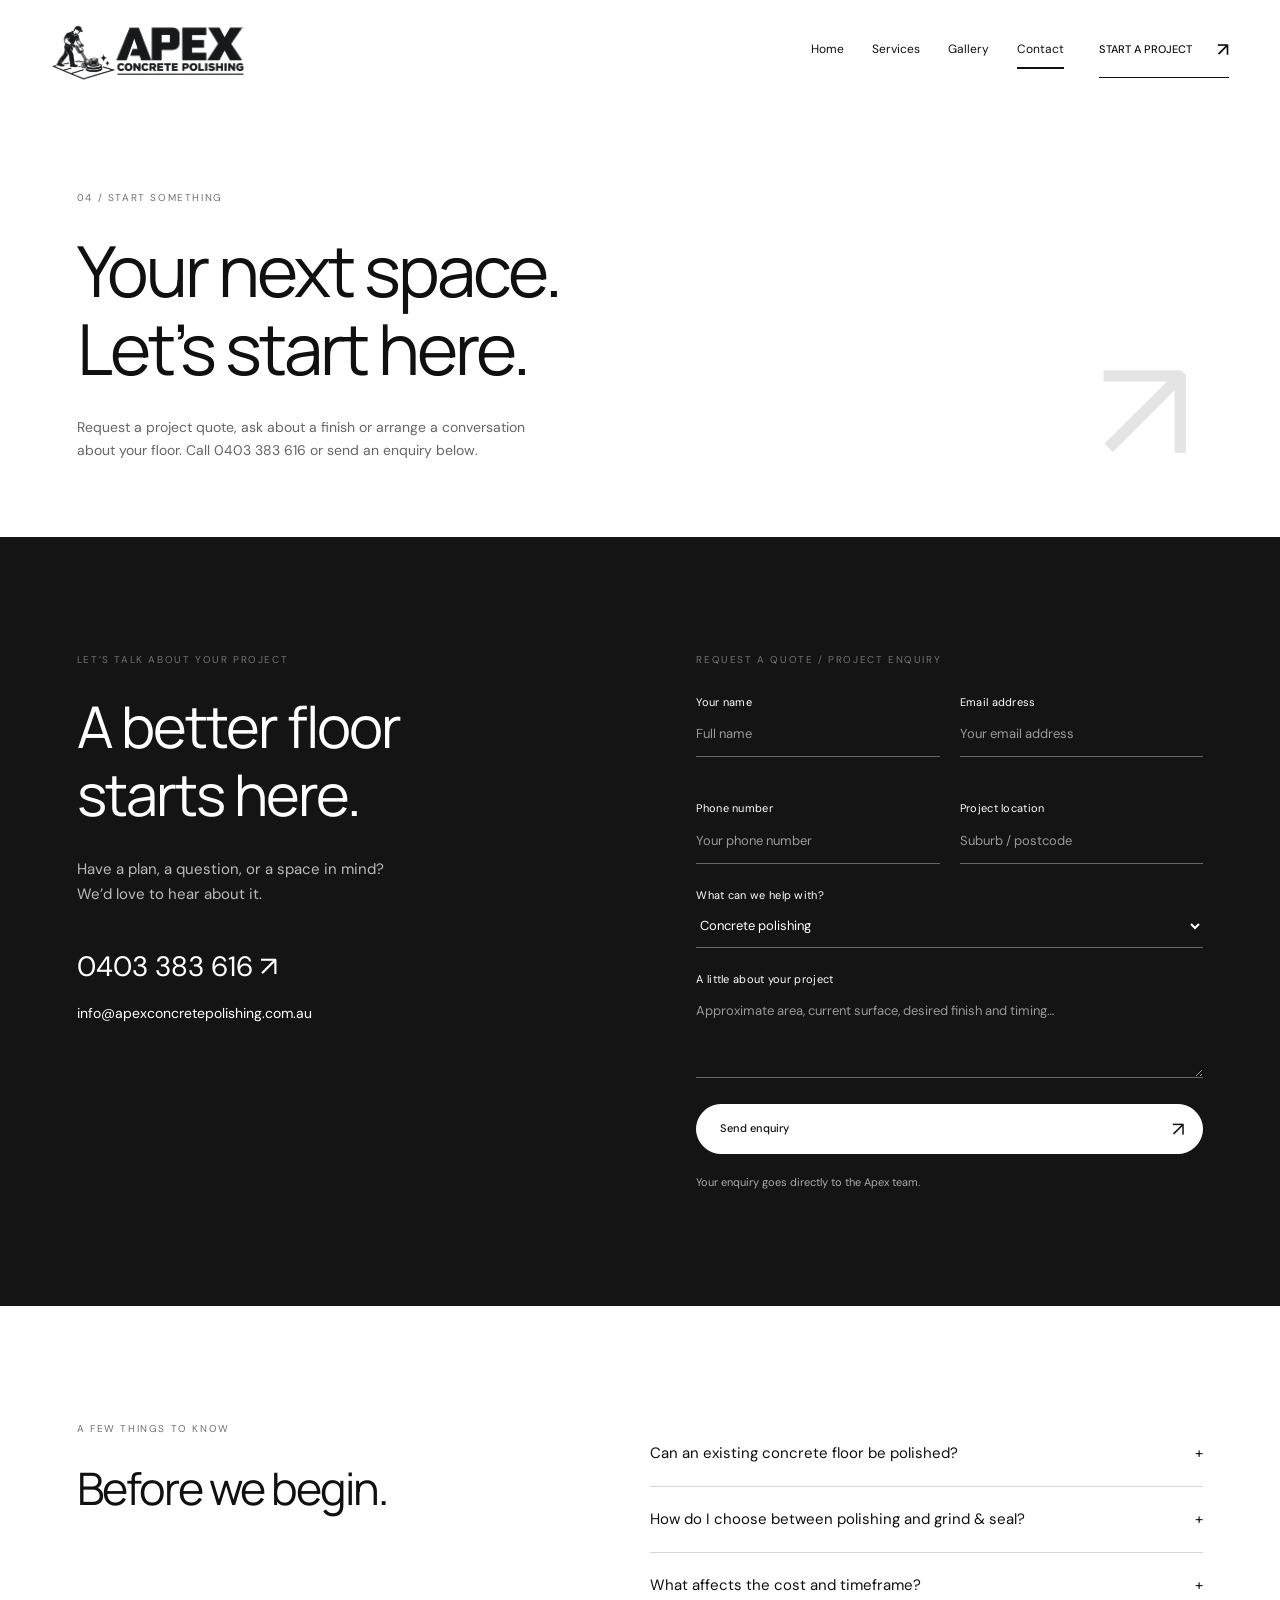
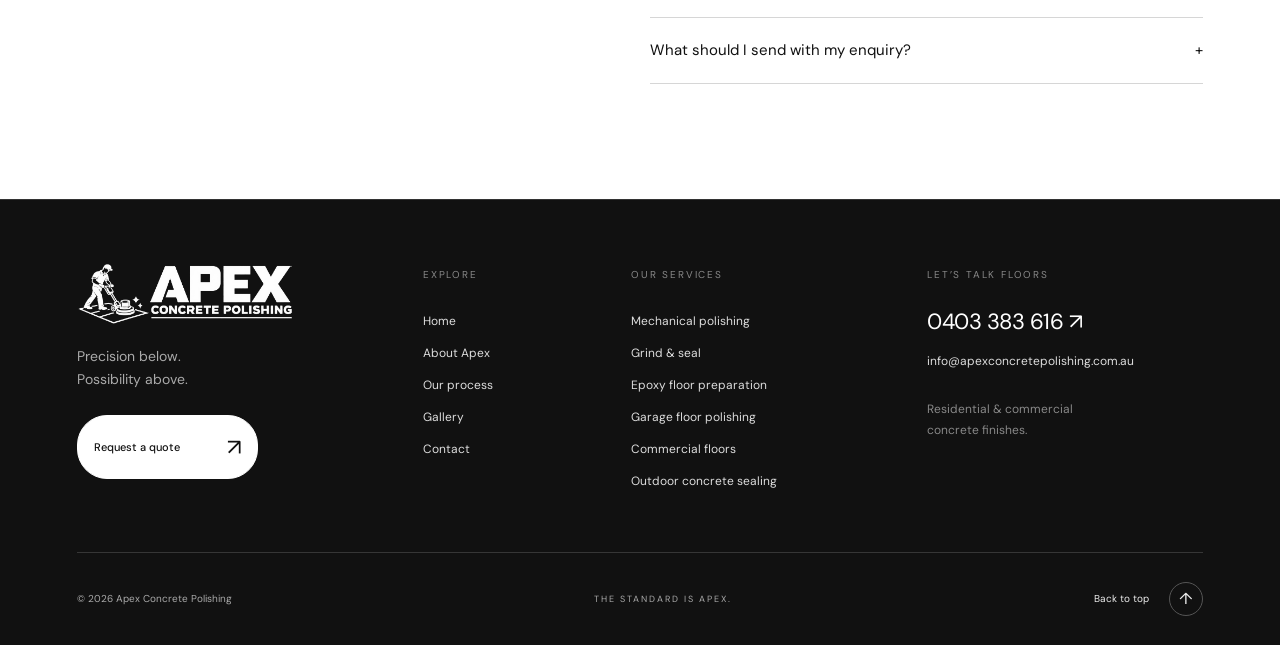
==== contact.html @ c79b677c "Apex Concrete Polishing website: live enquiry form, SEO and favicons - Replace the mailto-only form " ====
<!doctype html><html lang="en-AU"><head><meta charset="utf-8"><meta name="viewport" content="width=device-width,initial-scale=1"><meta name="description" content="Request a quote or ask about a concrete finish. Call Apex Concrete Polishing on 0403 383 616 or send an enquiry online."><meta name="theme-color" content="#111111"><meta name="google-site-verification" content="-4HEp1kciSTsrEX-N4r372-_atQ7oovHeTxD_YpiPW0"><meta name="robots" content="index,follow"><title>Contact & Quotes | Apex Concrete Polishing</title><link rel="canonical" href="https://apexconcretepolishing.com.au/contact.html"><meta property="og:type" content="website"><meta property="og:site_name" content="Apex Concrete Polishing"><meta property="og:locale" content="en_AU"><meta property="og:title" content="Contact & Quotes | Apex Concrete Polishing"><meta property="og:description" content="Request a quote or ask about a concrete finish. Call 0403 383 616 or send an enquiry online."><meta property="og:url" content="https://apexconcretepolishing.com.au/contact.html"><meta property="og:image" content="https://apexconcretepolishing.com.au/assets/og-image.jpg"><meta property="og:image:width" content="1200"><meta property="og:image:height" content="630"><meta name="twitter:card" content="summary_large_image"><meta name="twitter:title" content="Contact & Quotes | Apex Concrete Polishing"><meta name="twitter:description" content="Request a quote or ask about a concrete finish. Call 0403 383 616 or send an enquiry online."><meta name="twitter:image" content="https://apexconcretepolishing.com.au/assets/og-image.jpg"><link rel="icon" href="favicon.ico" sizes="32x32"><link rel="icon" type="image/png" sizes="192x192" href="assets/icon-192.png"><link rel="apple-touch-icon" sizes="180x180" href="assets/apple-touch-icon.png"><link rel="manifest" href="site.webmanifest"><link rel="stylesheet" href="style.css"><link rel="stylesheet" href="editorial.css"></head><body id="top" class="page-contact"><div class="scroll-progress" aria-hidden="true"></div><div class="topline"><span>THE STANDARD IS APEX.</span><a href="tel:+61403383616">0403 383 616 ↗</a></div><header><a class="brand" href="index.html" aria-label="Apex Concrete Polishing home"><img src="assets/logo.png" alt="Apex Concrete Polishing"></a><button class="menu" type="button" aria-label="Open navigation menu" aria-expanded="false" aria-controls="nav"><span class="menu-label">Menu</span><span class="menu-icon" aria-hidden="true"><i></i><i></i></span></button><nav id="nav" aria-label="Main navigation"><p class="mobile-nav-caption">EXPLORE APEX</p><a href="index.html" ><small>01</small>Home</a><a href="services.html" ><small>02</small>Services</a><a href="gallery.html" ><small>03</small>Gallery</a><a href="contact.html" aria-current="page"><small>04</small>Contact</a><div class="mobile-nav-contact"><p>YOUR NEXT PROJECT STARTS HERE.</p><a class="mobile-quote" href="contact.html#contact">Request a quote <span aria-hidden="true">↗</span></a><a class="mobile-phone" href="tel:+61403383616">0403 383 616 <span aria-hidden="true">↗</span></a><span class="mobile-nav-signoff">CONCRETE. TAKEN FURTHER.</span></div></nav><a class="header-cta" href="contact.html">START A PROJECT <span>↗</span></a></header><main><section class="page-title wrap"><p class="eyebrow">04 / START SOMETHING</p><h1>Your next space.<br>Let’s start here.</h1><p>Request a project quote, ask about a finish or arrange a conversation about your floor. Call 0403 383 616 or send an enquiry below.</p><span class="title-mark" aria-hidden="true">↗</span></section><section class="contact" id="contact"><div class="contact-inner wrap"><div><p class="eyebrow">LET’S TALK ABOUT YOUR PROJECT</p><h2>A better floor<br>starts here.</h2><p>Have a plan, a question, or a space in mind?<br>We’d love to hear about it.</p><a class="phone" href="tel:+61403383616">0403 383 616 ↗</a><a class="email" href="mailto:info@apexconcretepolishing.com.au">info@apexconcretepolishing.com.au</a></div><form id="enquiry" action="send-enquiry.php" method="post"><p class="eyebrow">REQUEST A QUOTE / PROJECT ENQUIRY</p><div class="fields"><label>Your name<input name="name" autocomplete="name" required placeholder="Full name"></label><label>Email address<input name="email" type="email" autocomplete="email" required placeholder="Your email address"></label><label>Phone number<input name="phone" type="tel" autocomplete="tel" placeholder="Your phone number"></label><label>Project location<input name="location" autocomplete="address-level2" required placeholder="Suburb / postcode"></label></div><label class="hp" aria-hidden="true">Leave this field empty<input name="website" tabindex="-1" autocomplete="off"></label><label>What can we help with?<select name="service"><option>Concrete polishing</option><option>Grind & seal</option><option>Epoxy floor preparation</option><option>Garage flooring</option><option>Commercial flooring</option><option>Outdoor sealing</option><option>I’m not sure yet</option></select></label><label>A little about your project<textarea name="message" rows="3" required placeholder="Approximate area, current surface, desired finish and timing…"></textarea></label><button class="button" type="submit"><span class="btn-label">Send enquiry</span><span class="btn-icon" aria-hidden="true">↗</span></button><p class="note" id="form-status" aria-live="polite">Your enquiry goes directly to the Apex team.</p></form></div></section><section class="faq wrap"><div><p class="eyebrow">A FEW THINGS TO KNOW</p><h2>Before we begin.</h2></div><div><details><summary>Can an existing concrete floor be polished?</summary><p>Often, but the condition of the slab matters. Existing coatings, cracks, repairs and variations can influence the result. Send photos so we can discuss assessment and preparation.</p></details><details><summary>How do I choose between polishing and grind & seal?</summary><p>The systems create their finish in different ways. We’ll discuss the appearance you want, the use of the space and ongoing care before recommending an approach.</p></details><details><summary>What affects the cost and timeframe?</summary><p>Floor area, slab condition, access, coating removal and the selected finish all affect the scope. A project-specific quote is the best way to establish pricing and timing.</p></details><details><summary>What should I send with my enquiry?</summary><p>Your suburb, approximate floor area, photos or plans, whether it’s a new or existing slab, and your preferred timing. You can email these directly to Apex.</p></details></div></section>
</main><section class="closing"><p class="eyebrow">YOUR SPACE. OUR NEXT CONVERSATION.</p><a href="contact.html">Let’s create something<br>worth stepping into.<span>↗</span></a></section><footer class="site-footer"><div class="footer-main"><div class="footer-identity"><a class="brand" href="index.html" aria-label="Apex Concrete Polishing home"><img src="assets/logo.png" alt="Apex Concrete Polishing"></a><p>Precision below.<br>Possibility above.</p><a class="button footer-quote" href="contact.html"><span class="btn-label">Request a quote</span><span class="btn-icon" aria-hidden="true">↗</span></a></div><div class="footer-column"><h2>Explore</h2><a href="index.html">Home</a><a href="index.html#about">About Apex</a><a href="services.html#process">Our process</a><a href="gallery.html">Gallery</a><a href="contact.html">Contact</a></div><div class="footer-column footer-services"><h2>Our services</h2><a href="services.html#mechanical-polishing">Mechanical polishing</a><a href="services.html#grind-seal">Grind & seal</a><a href="services.html#epoxy-preparation">Epoxy floor preparation</a><a href="services.html#garage-polishing">Garage floor polishing</a><a href="services.html#commercial-floors">Commercial floors</a><a href="services.html#outdoor-sealing">Outdoor concrete sealing</a></div><div class="footer-column footer-contact"><h2>Let’s talk floors</h2><a class="footer-phone" href="tel:+61403383616">0403 383 616 ↗</a><a class="footer-email" href="mailto:info@apexconcretepolishing.com.au">info@apexconcretepolishing.com.au</a><p>Residential & commercial<br>concrete finishes.</p></div></div><div class="footer-base"><span>© <span id="year">2026</span> Apex Concrete Polishing</span><span class="footer-signoff">THE STANDARD IS APEX.</span><a href="#top">Back to top <span aria-hidden="true">↑</span></a></div></footer><dialog id="lightbox"><button aria-label="Close image" class="close">×</button><img alt=""><p></p></dialog><script src="app.js"></script></body></html>
---- style.css ----
@import url('https://fonts.googleapis.com/css2?family=DM+Sans:wght@400;500;600;700&family=Manrope:wght@400;500;600&display=swap');
:root{--ink:#262a26;--paper:#f7f5f0;--muted:#73756c;--line:#d8d9d0;--olive:#bfc5ad}*{box-sizing:border-box}html{scroll-behavior:smooth;scroll-padding-top:100px}body{margin:0;background:var(--paper);color:var(--ink);font-family:'DM Sans',Arial,sans-serif;font-size:15px;line-height:1.65}a{color:inherit;text-decoration:none}button,input,select,textarea{font:inherit}button,a,input,select,textarea{ -webkit-tap-highlight-color:transparent}button{cursor:pointer}button:focus-visible,a:focus-visible{outline:3px solid #8b9b78;outline-offset:5px}img{max-width:100%;display:block}h1,h2,h3,p{margin:0}h1,h2,h3{font-family:Manrope,Arial,sans-serif;font-weight:400;line-height:1.12}h1{font-size:clamp(50px,5.8vw,88px);letter-spacing:-4px}h2{font-size:clamp(36px,3.5vw,54px);letter-spacing:-2px}h3{font-size:24px;letter-spacing:-.6px}.wrap{max-width:1440px;margin:auto;padding:100px 6%}.eyebrow{font-size:11px;font-weight:600;letter-spacing:2px;margin-bottom:24px}header{height:100px;padding:0 4%;display:flex;align-items:center;gap:40px;background:var(--paper);position:relative;z-index:5}.brand{display:block;width:220px;height:76px;overflow:hidden;position:relative;flex-shrink:0}.brand img{width:240px;max-width:none;position:absolute;top:-22px;left:-11px}nav{display:flex;gap:30px;margin-left:auto;font-size:13px}nav a:hover{color:#7d866b}.header-cta{padding:13px 22px;border:1px solid var(--ink);font-size:13px}.header-cta span{margin-left:28px}.menu{display:none}.hero{height:min(790px,80vw);min-height:590px;position:relative;color:white;background:#343831}.hero>img{width:100%;height:100%;object-fit:cover}.hero:after{content:'';position:absolute;inset:0;background:linear-gradient(90deg,#151a18b0,transparent 85%),linear-gradient(0deg,#13191780,transparent 40%)}.hero-content{position:absolute;z-index:1;left:6%;top:17%}.hero-content>p:not(.eyebrow){margin:28px 0 34px;color:#eeeee8;font-size:16px}.button{display:inline-flex;justify-content:space-between;align-items:center;gap:55px;padding:16px 25px;border:0;font-size:13px}.light{background:var(--paper);color:var(--ink)}.button:hover{background:var(--olive)}.hero-foot{position:absolute;z-index:1;bottom:30px;left:6%;right:6%;display:flex;justify-content:space-between;font-size:10px;letter-spacing:1.7px;border-top:1px solid #ffffff50;padding-top:22px}.intro>div{display:grid;grid-template-columns:1.2fr 1fr;gap:10%}.intro-copy{max-width:440px;padding-top:4px}.intro-copy p+p{margin-top:18px;color:var(--muted)}.text-link{display:flex;justify-content:space-between;border-bottom:1px solid var(--line);padding:16px 0;font-size:13px;margin-top:22px}.text-link:hover{border-color:var(--ink)}.services{padding-top:30px}.section-heading{display:flex;justify-content:space-between;align-items:end;margin-bottom:42px;gap:30px}.section-heading>p{color:var(--muted);font-size:13px}.service-grid{display:grid;grid-template-columns:repeat(3,1fr);gap:28px}.service-grid img{width:100%;height:270px;object-fit:cover;margin-bottom:26px}.service-grid .eyebrow{margin-bottom:12px}.service-grid h3{margin-bottom:16px}.service-grid article>p:not(.eyebrow){color:var(--muted);font-size:14px}.additional{display:flex;gap:30px;border-top:1px solid var(--line);margin-top:48px;padding-top:23px}.additional a{flex:1;display:flex;justify-content:space-between;font-size:14px}.finishes{display:grid;grid-template-columns:1fr 1fr;background:#e8e8df}.finish-image{position:relative;min-height:720px}.finish-image img{width:100%;height:100%;object-fit:cover;position:absolute}.finish-image>span{position:absolute;bottom:30px;left:40px;color:white;background:#242923a6;padding:7px 12px;font-size:10px;letter-spacing:2px}.finish-copy{padding:85px 12%}.finish-copy>p:not(.eyebrow){margin-top:28px;color:#676c61}.tabs{display:flex;gap:25px;margin:32px 0;border-bottom:1px solid #bec2b6}.tabs button{background:none;border:0;border-bottom:2px solid transparent;padding:12px 0;font-size:13px;color:#656b5f}.tabs button[aria-selected=true]{border-color:var(--ink);color:var(--ink)}#finish-text{font-size:14px;margin-top:17px;color:#62695e}.note{font-size:11px!important;line-height:1.6;color:var(--muted);margin-top:20px}.filters{display:flex;gap:10px;margin-bottom:30px}.filters button{border:1px solid var(--line);background:none;padding:9px 20px;font-size:12px;border-radius:25px}.filters button.active{background:var(--ink);color:white;border-color:var(--ink)}.gallery-grid{display:grid;grid-template-columns:1fr 1fr;gap:30px}.gallery-item{position:relative;border:0;padding:0;text-align:left;background:transparent;min-width:0}.gallery-item img{width:100%;height:320px;object-fit:cover}.gallery-item.tall{grid-row:span 2}.gallery-item.tall img{height:710px}.gallery-item.wide{grid-column:span 2}.gallery-item.wide img{height:420px}.gallery-item>span{display:flex;justify-content:space-between;align-items:center;padding-top:15px;font-size:16px}.gallery-item small{font-size:9px;letter-spacing:1.4px}.gallery-item[hidden]{display:none}.gallery-item:hover img{filter:brightness(.91)}.process{border-top:1px solid var(--line);display:grid;grid-template-columns:1fr 1fr;gap:10%;padding-top:90px}.process img{margin-top:40px;aspect-ratio:1.4;object-fit:cover}.steps article{display:flex;gap:30px;padding:27px 0;border-bottom:1px solid var(--line)}.steps article:first-child{padding-top:0}.steps article>span{color:var(--muted);font-size:12px;padding-top:5px}.steps h3{font-size:22px;margin-bottom:14px}.steps p{font-size:14px;color:var(--muted)}.faq{display:grid;grid-template-columns:1fr 1.2fr;gap:10%;padding-top:20px}.faq details{border-bottom:1px solid var(--line);padding:20px 0}.faq summary{cursor:pointer;list-style:none;display:flex;justify-content:space-between;gap:20px}.faq summary:after{content:'+'}.faq details[open] summary:after{content:'−'}.faq details p{margin-top:16px;color:var(--muted);font-size:14px}.contact{background:var(--ink);color:var(--paper)}.contact-inner{display:grid;grid-template-columns:1fr 1fr;gap:10%}.contact h2{font-size:clamp(42px,4.5vw,68px)}.contact h2+p{margin:28px 0;color:#c4c8bd}.phone{display:block;font-size:28px;margin-top:38px}.email{display:block;font-size:14px;margin-top:12px;overflow-wrap:anywhere}.fields{display:grid;grid-template-columns:1fr 1fr;gap:20px}label{display:block;font-size:11px;letter-spacing:.3px;margin-bottom:22px}input,textarea,select{width:100%;display:block;background:transparent;border:0;border-bottom:1px solid #697064;border-radius:0;padding:12px 0;color:white;font-size:13px;outline-offset:4px}input::placeholder,textarea::placeholder{color:#a8aea2}select option{background:var(--ink)}.contact .note{color:#b0b7a8}.contact form .button{width:100%;margin-top:4px}footer{display:flex;align-items:center;justify-content:space-between;flex-wrap:wrap;padding-top:35px!important;padding-bottom:25px!important;gap:20px}footer>p,footer>a:not(.brand){font-size:12px}.footer-bottom{width:100%;display:flex;justify-content:space-between;border-top:1px solid var(--line);padding-top:20px;color:var(--muted);font-size:10px}dialog{padding:20px;background:var(--paper);border:0;max-width:90vw;max-height:95vh}dialog::backdrop{background:#111d}dialog img{max-height:78vh;max-width:82vw;margin:auto}dialog p{padding-top:10px}.close{position:absolute;right:23px;top:23px;border:0;background:var(--paper);font-size:28px;width:40px;height:40px}.menu{background:none;border:0}
@media(min-width:1600px){.hero-content{left:calc((100vw - 1440px)/2 + 85px)}}@media(max-width:1000px){header{gap:15px;padding:0 4%;height:85px}.brand{width:185px}.brand img{width:205px;top:-12px}nav{gap:15px;font-size:11px}.header-cta{padding:10px}.header-cta span{margin-left:10px}.finish-copy{padding:60px 9%}.service-grid img{height:220px}.wrap{padding:75px 5%}.hero{min-height:600px}.hero-foot span:last-child{display:none}}@media(max-width:700px){html{scroll-padding-top:15px}header{height:80px;justify-content:space-between}.brand{height:65px;width:175px}.brand img{width:190px;top:-13px;left:-8px}.header-cta{display:none}.menu{display:block;font-size:12px}.menu span{margin-left:14px}nav{display:none;position:absolute;top:80px;left:0;right:0;background:var(--paper);padding:25px;font-size:16px;margin:0}nav.open{display:flex;flex-direction:column}.hero{height:680px;min-height:0}.hero>img{object-position:60%}.hero-content{top:16%;left:6%;right:6%}h1{font-size:54px;letter-spacing:-2.5px}.hero-content>p:not(.eyebrow){font-size:14px;max-width:300px}.hero-foot{font-size:8px;letter-spacing:.7px;gap:20px}.wrap{padding:65px 6%}.intro>div,.process,.faq,.contact-inner{grid-template-columns:1fr;gap:35px}.intro-copy{max-width:none}.section-heading{display:block}.section-heading>p{margin-top:22px}.service-grid{grid-template-columns:1fr;gap:40px}.service-grid img{height:260px}.additional{flex-direction:column;gap:18px}.finishes{grid-template-columns:1fr}.finish-image{min-height:440px}.finish-copy{padding:50px 6%}.gallery-grid{gap:26px;grid-template-columns:1fr}.gallery-item.tall{grid-row:auto}.gallery-item.wide{grid-column:auto}.gallery-item img,.gallery-item.tall img,.gallery-item.wide img{height:370px}.filters{gap:6px}.filters button{padding:8px 13px}.gallery-item small{font-size:8px}.process img{margin-top:30px}.faq{padding-top:10px}.phone{font-size:27px}.contact-inner{gap:45px}.fields{gap:14px}footer>p{display:none}.footer-bottom{gap:18px;flex-direction:column}h2{font-size:38px}.eyebrow{font-size:9px}.steps{margin-top:5px}}@media(prefers-reduced-motion:reduce){html{scroll-behavior:auto}}
/* APEX / MONOCHROME IDENTITY */
:root{--ink:#101010;--paper:#fff;--muted:#666;--line:#d6d6d6;--olive:#d7d7d7}body{background:#fff}h1,h2,h3{font-family:'DM Sans',Arial,sans-serif}h1,h2{font-weight:700}h2{letter-spacing:-2.5px}a,button{transition:background .25s,color .25s,transform .25s,border-color .25s}img{filter:none}.scroll-progress{position:fixed;top:0;left:0;right:0;height:3px;background:#888;z-index:100;transform-origin:left;transform:scaleX(0)}.topline{background:#111;color:#fff;padding:8px 4%;display:flex;justify-content:space-between;font-size:9px;letter-spacing:2px}header{height:105px;border-bottom:1px solid #ddd;gap:30px}.brand{width:225px}nav{gap:28px}nav a{position:relative;font-size:13px;padding:12px 0}nav a small{font-size:8px;margin-right:8px;color:#888}nav a:after{content:'';position:absolute;bottom:3px;left:0;right:0;height:2px;background:#111;transform:scaleX(0);transform-origin:left;transition:transform .25s}nav a:hover:after,nav a[aria-current=page]:after{transform:scaleX(1)}nav a:hover{color:#111}.header-cta{background:#111;color:#fff;border:0;font-size:10px;font-weight:700;letter-spacing:1px;clip-path:polygon(0 0,calc(100% - 12px) 0,100% 12px,100% 100%,0 100%);padding:20px}.header-cta:hover{background:#555}.button{background:#111;color:white;padding:0 0 0 25px;min-height:58px;font-weight:600;font-size:11px;letter-spacing:1px;position:relative;overflow:hidden;clip-path:polygon(0 0,calc(100% - 12px) 0,100% 12px,100% 100%,0 100%)}.button b,.button>span:last-child:not(:first-child){height:58px;width:58px;display:grid;place-items:center;font-size:23px;font-weight:400;border-left:1px solid #ffffff40;transition:transform .3s,background .3s}.button:hover{background:#444;color:white;transform:translateY(-3px)}.button:hover b{background:white;color:#111}.button.light{background:white;color:#111}.new-hero{height:760px;min-height:660px;overflow:hidden}.new-hero>img{object-position:center;animation:hero-drift 1.8s ease-out both}.new-hero:after{background:linear-gradient(90deg,#000c,#0002),linear-gradient(0deg,#0009,transparent 45%)}.new-hero .hero-content{top:10%;left:6%;right:6%;max-width:1100px;animation:hero-enter .9s ease-out both}.new-hero h1{font-size:clamp(58px,7.5vw,112px);line-height:.96;letter-spacing:-5px;font-weight:700}.new-hero h1>span{-webkit-text-stroke:1px #fff;color:transparent}.new-hero .eyebrow{font-size:10px;letter-spacing:2.3px;display:flex;align-items:center;gap:10px}.status-dot{display:inline-block;width:6px;height:6px;background:#fff;box-shadow:0 0 0 5px #ffffff20}.hero-bottom{display:flex;align-items:center;gap:70px;margin-top:38px}.hero-bottom p{font-size:14px;color:#ddd}.hero-bottom .button{background:white;color:#111}.hero-bottom .button b{border-left:1px solid #ddd}.hero-bottom .button:hover{background:#ddd}.hero-index{position:absolute;z-index:1;right:6%;top:50%;font-size:12px;letter-spacing:4px;writing-mode:vertical-rl}.hero-foot{font-size:9px;letter-spacing:1.5px}.ticker{overflow:hidden;background:#111;color:#eee;padding:22px 0;border-top:1px solid #444}.ticker>div{white-space:nowrap;width:max-content;font-weight:600;font-size:23px;letter-spacing:-.5px;animation:ticker 34s linear infinite}.ticker span{font-size:27px;margin:0 42px;color:#777}.intro .eyebrow{color:#777}.intro h2{font-weight:500}.home-services{background:#f1f1f1;max-width:none}.home-services .section-heading{align-items:center}.feature-links{display:grid;grid-template-columns:repeat(3,1fr);gap:20px}.feature-links>a{position:relative;overflow:hidden;background:#111;color:white;height:390px;display:flex;flex-direction:column;justify-content:flex-end;padding:28px}.feature-links img{position:absolute;inset:0;width:100%;height:100%;object-fit:cover;opacity:.65;transition:transform .65s,opacity .65s}.feature-links>a:after{content:'';position:absolute;inset:0;background:linear-gradient(0deg,#000b,transparent 80%)}.feature-links span,.feature-links h3,.feature-links b{position:relative;z-index:1}.feature-links span{font-size:10px;margin-bottom:15px}.feature-links h3{font-size:27px;max-width:80%}.feature-links b{position:absolute;right:24px;bottom:26px;width:35px;height:35px;border:1px solid #fff6;display:grid;place-items:center;font-weight:400}.feature-links>a:hover img{transform:scale(1.06);opacity:.85}.statement{position:relative;min-height:520px;display:flex;align-items:center;justify-content:center;text-align:center;color:white;overflow:hidden}.statement>img{position:absolute;inset:0;width:100%;height:100%;object-fit:cover;filter:brightness(.35)}.statement>div{position:relative;padding:60px 6%}.statement h2{font-size:clamp(40px,5vw,74px);line-height:1.05}.statement .button{margin-top:35px;background:#fff;color:#111}.page-title{background:#efefef;position:relative;overflow:hidden;max-width:none;padding-top:70px;padding-bottom:70px;border-bottom:1px solid #ddd}.page-title h1{font-size:clamp(50px,6vw,86px);line-height:1;letter-spacing:-4px;max-width:900px}.page-title>p:last-of-type{margin-top:28px;color:#666;max-width:460px;font-size:14px}.title-mark{position:absolute;right:8%;bottom:35px;font-size:210px;line-height:1;color:#d2d2d2}.page-services .services{padding-top:80px}.finishes{background:#ededed}.finish-copy>p:not(.eyebrow),#finish-text{color:#666}.tabs{border-color:#bbb}.tabs button{color:#666}.finish-image>span{background:#111b}.service-grid img,.gallery-item img{transition:transform .65s,filter .65s}.service-grid article:hover img{filter:contrast(1.1)}.service-grid .text-link:hover{background:#eee;padding-left:10px;padding-right:10px}.gallery-item{overflow:hidden}.gallery-item:hover img{filter:brightness(.8)}.gallery-item>span{background:#fff;position:relative;padding-bottom:8px}.filters button{border-radius:0;min-height:43px;font-size:11px;text-transform:uppercase;letter-spacing:1px}.filters button:hover{background:#ddd}.filters button.active:hover{background:#333}.page-gallery .inspiration{padding-top:65px}.page-gallery .inspiration .section-heading{display:none}.contact{background:#141414}.contact h2{font-weight:500}.contact h2+p{color:#bbb}.contact .note{color:#aaa}input,textarea,select{border-color:#666}input::placeholder,textarea::placeholder{color:#999}input:focus,textarea:focus,select:focus{outline:1px solid #bbb;outline-offset:7px}select option{background:#111}.contact form .button{padding:0 20px 0 25px}.contact form .button span{border-color:#ccc}.closing{background:#ededed;padding:65px 6%;border-top:1px solid #ddd}.closing>a{font-size:clamp(38px,6vw,88px);font-weight:700;line-height:1.03;letter-spacing:-3px;display:block;position:relative}.closing>a>span{position:absolute;right:4%;top:0;transition:transform .3s}.closing>a:hover>span{transform:translate(10px,-10px)}.page-contact .closing{display:none}footer{background:white}.footer-bottom{color:#777}.reveal{opacity:0;transform:translateY(24px);transition:opacity .75s ease var(--delay,0ms),transform .75s ease var(--delay,0ms)}.reveal.revealed{opacity:1;transform:none}dialog{box-shadow:0 20px 80px #0007}.close:hover{background:#111;color:white}@keyframes ticker{to{transform:translateX(-50%)}}@keyframes hero-enter{from{opacity:0;transform:translateY(25px)}to{opacity:1;transform:none}}@keyframes hero-drift{from{transform:scale(1.04)}to{transform:scale(1)}}
@media(min-width:1600px){.new-hero .hero-content{left:6%}}@media(max-width:1000px){header{gap:20px}.header-cta{display:none}nav{gap:24px}.title-mark{font-size:150px;right:5%;opacity:.6}.feature-links>a{height:310px;padding:20px}.feature-links h3{font-size:23px}.new-hero h1{font-size:82px}.new-hero{height:720px}.hero-bottom{gap:35px}}@media(max-width:700px){.topline{font-size:8px;letter-spacing:1px;padding:8px 6%}header{height:85px;padding:0 6%}.brand{width:185px}.brand img{width:205px;top:-17px;left:-9px}nav{top:85px;padding:20px 6%;border-bottom:1px solid #ddd}nav a{font-size:20px}.menu{font-size:10px;letter-spacing:1px}.new-hero{height:680px;min-height:0}.new-hero .hero-content{top:13%;right:5%;left:6%}.new-hero h1{font-size:clamp(46px,10.5vw,70px);letter-spacing:-2.5px;line-height:1.03}.new-hero .eyebrow{font-size:8px;letter-spacing:1.5px}.hero-bottom{display:block;margin-top:30px}.hero-bottom p{font-size:13px;margin-bottom:25px}.hero-index{display:none}.hero-foot{font-size:8px;letter-spacing:.5px}.ticker{padding:16px 0}.ticker>div{font-size:17px}.ticker span{margin:0 22px;font-size:20px}.feature-links{grid-template-columns:1fr}.feature-links>a{height:330px}.feature-links h3{font-size:28px}.home-services .section-heading .button{margin-top:24px}.statement{min-height:440px}.page-title{padding:55px 6%}.page-title h1{font-size:clamp(40px,10vw,65px);letter-spacing:-2px}.page-title>p:last-of-type{max-width:85%;font-size:13px}.title-mark{font-size:90px;right:5%;bottom:12px;opacity:.45}.closing{padding:45px 6%}.closing>a{font-size:clamp(30px,8vw,48px);letter-spacing:-1.5px}.closing>a>span{right:0}.contact .fields{grid-template-columns:1fr}.contact label{margin-bottom:22px}.contact .fields{gap:0}.button{min-height:54px}.button b{height:54px;width:54px}.gallery-item.tall img,.gallery-item img{height:340px}.section-heading h2{font-size:35px}footer .brand{width:185px}footer .brand img{top:-17px}.faq summary{font-size:14px}.contact .email{font-size:13px}}
@media(prefers-reduced-motion:reduce){*,*:before,*:after{animation:none!important;transition:none!important;scroll-behavior:auto!important}.reveal{opacity:1;transform:none}}
/* Expanded service and company information */
.service-jump{display:grid;grid-template-columns:repeat(3,1fr);gap:0;margin-bottom:45px;border-top:1px solid #ccc}.service-jump a{padding:17px 10px;border-bottom:1px solid #ccc;font-size:11px}.service-jump a:hover{background:#eee}.expanded-services{row-gap:55px}.service-grid article .service-use{margin-top:20px;border-left:2px solid #111;padding-left:12px;font-size:11px;color:#333}.process-lead{margin-top:24px;max-width:430px;color:#666;font-size:14px}.values{background:#eee;max-width:none;padding-top:65px;padding-bottom:70px}.value-grid{display:grid;grid-template-columns:repeat(4,1fr);gap:35px}.value-grid article{border-top:1px solid #aaa;padding-top:24px}.value-grid article>span,.overview-grid article>span{font-size:10px;letter-spacing:1px;color:#777}.value-grid h3{margin:25px 0 15px;font-size:23px}.value-grid p,.overview-grid p{font-size:13px;color:#666}.overview-grid{display:grid;grid-template-columns:repeat(3,1fr);gap:35px}.overview-grid article{padding-top:25px;border-top:1px solid #bbb}.overview-grid h3{margin:20px 0 15px;font-size:25px}.gallery-info{padding-top:0}.gallery-info>p:not(.eyebrow){max-width:600px;margin:25px 0;color:#666}.footer-sections{position:static;display:flex;width:100%;gap:30px;margin:0;padding:15px 0;background:white;flex-wrap:wrap}.footer-sections a{font-size:12px}.footer-sections a:after{display:none}@media(max-width:850px){.value-grid{grid-template-columns:1fr 1fr}.service-jump{grid-template-columns:1fr 1fr}}@media(max-width:700px){.overview-grid,.value-grid{grid-template-columns:1fr;gap:30px}.value-grid h3{margin-top:15px}.service-jump{grid-template-columns:1fr}.overview .section-heading .button{margin-top:25px}.footer-sections{position:static;display:flex;flex-direction:row;gap:10px 22px;border:0}.footer-sections a{font-size:11px;padding:5px 0}.gallery-info{padding-top:0}}
/* Unified Apex controls and complete footer */
.button,.contact form .button,.hero-bottom .button,.statement .button{--button-bg:#111;--button-fg:#fff;--button-line:#ffffff40;display:inline-flex;align-items:center;justify-content:space-between;gap:24px;min-height:56px;max-width:100%;padding:0 0 0 22px;border:1px solid var(--button-bg);border-radius:3px;clip-path:none;background:var(--button-bg);color:var(--button-fg);font-size:12px;font-weight:600;line-height:1.3;letter-spacing:.3px;text-align:left;box-shadow:none;overflow:hidden;transition:background .2s,box-shadow .2s,transform .2s}
.button .btn-label{display:block;width:auto;height:auto;border:0;font-size:12px;padding:14px 0;flex:1}.button .btn-icon,.contact form .button .btn-icon{display:grid;place-items:center;flex:0 0 54px;width:54px;height:54px;border:0;border-left:1px solid var(--button-line);font-size:23px;line-height:1;padding:0;transition:background .2s,color .2s}
.button:hover{transform:translateY(-2px);box-shadow:0 5px 0 #8883;background:var(--button-bg);color:var(--button-fg)}.button:hover .btn-icon{background:var(--button-fg);color:var(--button-bg)}.button:active{transform:translateY(0);box-shadow:none}.button:focus-visible{outline:3px solid #888;outline-offset:4px}.hero-bottom .button,.statement .button,.contact form .button,.site-footer .button{--button-bg:#fff;--button-fg:#111;--button-line:#ddd}.header-cta{clip-path:none;border-radius:3px;padding:16px 20px;font-size:11px;min-height:48px;display:inline-flex;align-items:center}.header-cta span{font-size:19px;margin-left:25px}.text-link{min-height:48px;gap:20px}.text-link>span{transition:transform .2s}.text-link:hover>span{transform:translate(3px,-3px)}.filters button{min-height:44px;border-radius:3px}.feature-links>a{height:370px;border-radius:3px}.feature-copy{position:relative;z-index:1;padding-right:38px}.feature-copy h3{max-width:100%;font-size:27px}.feature-copy p{margin-top:12px;color:#ddd;font-size:12px}.feature-links .feature-number{margin-bottom:18px;font-size:11px}.feature-links b{bottom:30px;border-radius:50%;width:37px;height:37px;transition:background .2s,color .2s,transform .2s}.feature-links>a:hover b{background:#fff;color:#111;transform:rotate(45deg)}.expanded-services article{display:flex;flex-direction:column}.expanded-services .text-link{margin-top:auto}.expanded-services .service-use{margin-bottom:22px}.closing{padding:55px 6%;border-bottom:0}.closing>a{font-size:clamp(36px,5vw,72px)}
footer.site-footer{display:block;max-width:none;margin:0;padding:64px 6% 0!important;background:#111;color:#eee;border-top:1px solid #333}.footer-main{display:grid;grid-template-columns:1.2fr .65fr 1fr 1.1fr;gap:45px;max-width:1440px;margin:0 auto 55px}.footer-identity .brand{width:220px;height:75px;margin-top:-10px}.footer-identity .brand img{width:240px;top:-22px;left:-11px;filter:brightness(0) invert(1)}.footer-identity>p{color:#aaa;font-size:14px;line-height:1.6;margin:16px 0 25px}.site-footer .footer-quote{min-height:48px;gap:15px;padding-left:16px}.site-footer .footer-quote .btn-icon{height:46px;flex-basis:46px;width:46px}.footer-column h2{font-size:10px;line-height:1.4;font-weight:600;text-transform:uppercase;letter-spacing:1.8px;color:#888;margin:4px 0 23px}.footer-column>a{display:block;font-size:12px;line-height:1.5;padding:7px 0;color:#ddd;width:fit-content;max-width:100%;transition:color .2s}.footer-column>a:hover{color:white;text-decoration:underline;text-underline-offset:5px}.footer-column .footer-phone{font-size:22px;letter-spacing:-.5px;color:white;white-space:nowrap;padding-top:0}.footer-column .footer-email{font-size:12px;overflow-wrap:anywhere}.footer-contact p{font-size:12px;line-height:1.7;color:#888;margin-top:22px}.footer-base{max-width:1440px;margin:auto;border-top:1px solid #363636;display:flex;justify-content:space-between;align-items:center;gap:25px;padding:24px 0;color:#aaa;font-size:10px}.footer-signoff{font-size:9px;letter-spacing:2px}.footer-base>a{display:flex;align-items:center;gap:20px;color:#eee;min-height:44px}.footer-base>a>span{display:grid;place-items:center;border:1px solid #555;width:34px;height:34px;border-radius:50%;font-size:16px}.footer-base>a:hover>span{background:white;color:black}.site-footer .brand:focus-visible{outline-color:white}
@media(max-width:1100px){.footer-main{grid-template-columns:1fr 1fr;gap:40px 60px}.header-cta{display:none}.feature-copy h3{font-size:23px}.feature-links>a{height:340px}}
@media(max-width:700px){.button,.contact form .button,.hero-bottom .button,.statement .button{gap:18px;min-height:52px;padding-left:18px}.button .btn-icon,.contact form .button .btn-icon{width:50px;flex-basis:50px;height:50px}.button .btn-label{font-size:11px}.feature-links>a{height:330px}.feature-copy h3{font-size:27px}.site-footer .footer-main{grid-template-columns:1fr 1fr;gap:32px 24px;margin-bottom:30px}.footer-identity{grid-column:1/-1;border-bottom:1px solid #333;padding-bottom:32px}.footer-contact{grid-column:1/-1;border-top:1px solid #333;padding-top:28px}.footer-column h2{margin-bottom:15px}.footer-column>a{font-size:12px;padding:8px 0}.footer-column .footer-email{font-size:13px}.footer-column .footer-phone{font-size:25px}.footer-base{flex-wrap:wrap;gap:10px;padding:18px 0}.footer-base>span:first-child{flex-basis:calc(100% - 110px);font-size:9px}.footer-signoff{display:none}footer.site-footer{padding-top:45px!important}.footer-identity .brand{width:220px;height:75px}.footer-identity .brand img{width:240px;top:-22px;left:-11px}.closing>a>span{font-size:40px;top:8px}.closing{padding:40px 6%}}
/* Accessible mobile navigation */
.mobile-nav-caption,.mobile-nav-contact{display:none}.menu-icon i{display:block}
@media(max-width:900px){
header{height:85px;padding:0 6%;position:relative;z-index:50;justify-content:space-between;background:white}.header-cta{display:none}header .brand{width:185px;height:65px}header .brand img{width:205px;top:-17px;left:-9px}.menu{display:inline-flex;align-items:center;justify-content:center;gap:15px;padding:0 16px;height:46px;min-width:103px;border:1px solid #ccc;border-radius:3px;background:white;color:#111;position:relative;z-index:52;font-size:11px;letter-spacing:.6px}.menu:hover{background:#eee}.menu .menu-icon{display:block;position:relative;width:19px;height:14px;margin:0}.menu-icon i{position:absolute;left:0;width:19px;height:1.5px;background:currentColor;transition:transform .25s,top .25s;top:3px}.menu-icon i:last-child{top:10px}.menu[aria-expanded=true] .menu-icon i{top:6px;transform:rotate(45deg)}.menu[aria-expanded=true] .menu-icon i:last-child{transform:rotate(-45deg)}
header #nav{display:none;position:fixed;inset:85px 0 0 0;width:100%;height:calc(100dvh - 85px);margin:0;padding:30px 7% max(30px,env(safe-area-inset-bottom));background:#111;color:#fff;border:0;overflow-y:auto;overscroll-behavior:contain;flex-direction:column;gap:0;z-index:51;align-items:stretch}header #nav.open{display:flex;animation:mobile-menu-enter .22s ease-out}.menu-open header{position:fixed;top:0;left:0;right:0;z-index:100}.menu-open header .brand{pointer-events:none}.mobile-nav-caption{display:block;font-size:9px;letter-spacing:2px;color:#888;margin:0 0 15px}header #nav>a{display:flex;align-items:center;position:relative;gap:18px;min-height:70px;padding:16px 0;font-size:clamp(26px,5vw,37px);line-height:1.1;font-weight:500;letter-spacing:-1px;border-bottom:1px solid #333;color:#ddd}header #nav>a small{font-size:10px;letter-spacing:.5px;margin:0;min-width:20px;color:#777;font-weight:400}header #nav>a:after{content:'↗';position:static;height:auto;width:auto;transform:none;background:none;display:block;font-size:22px;line-height:1; margin-left:auto;color:#777}header #nav>a[aria-current=page]{color:white}header #nav>a[aria-current=page] small{color:white}header #nav>a:hover{color:white;background:#202020}header #nav>a[aria-current=page]:after{color:white}.mobile-nav-contact{display:block;padding-top:30px;margin-top:auto}.mobile-nav-contact>p{font-size:9px;letter-spacing:1.5px;color:#888;margin:0 0 13px}header #nav .mobile-quote{display:flex;justify-content:space-between;align-items:center;min-height:54px;background:white;color:#111;border-radius:3px;padding:16px 20px;font-size:13px;font-weight:600;letter-spacing:0;margin:0}header #nav .mobile-quote:after,header #nav .mobile-phone:after{display:none}.mobile-quote>span{font-size:20px}header #nav .mobile-phone{display:flex;align-items:center;justify-content:space-between;min-height:48px;margin:12px 0 0;padding:8px 0;font-size:16px;letter-spacing:.3px;color:#ddd}.mobile-nav-signoff{display:block;font-size:8px;color:#666;letter-spacing:2px;margin-top:14px}#nav a:focus-visible{outline:2px solid #fff;outline-offset:3px}.menu-open main,.menu-open footer{pointer-events:none}
}@media(max-width:900px) and (max-height:620px){header #nav{padding-top:18px}.mobile-nav-caption{margin-bottom:8px}header #nav>a{min-height:54px;padding:12px 0;font-size:26px}.mobile-nav-contact{padding-top:20px}.mobile-nav-signoff{display:none}}
@keyframes mobile-menu-enter{from{opacity:0;transform:translateY(-8px)}to{opacity:1;transform:translateY(0)}}
---- editorial.css ----
/* A calm architectural composition, interpreted for Apex. */
body{font-family:'DM Sans',Arial,sans-serif}h1,h2,h3{font-family:Manrope,Arial,sans-serif;font-weight:400}h2{line-height:1.18;letter-spacing:-2px}.topline{display:none}header{height:100px;border:0;padding:0 4%;gap:35px}header .brand{width:195px}header .brand img{width:215px;top:-15px;left:-10px}header #nav>a small{display:none}.header-cta{background:transparent;color:#111;border-bottom:1px solid #111;border-radius:0;padding:12px 0;min-height:44px;font-weight:500;letter-spacing:0}.header-cta:hover{background:transparent;color:#666}nav a{font-size:12px;font-weight:400}.wrap{padding-top:115px;padding-bottom:115px}.eyebrow{font-weight:400;letter-spacing:1.6px;color:#717171;font-size:10px}.editorial-hero{padding:65px 4% 85px;display:grid;grid-template-columns:1fr 1fr;gap:40px;max-width:1700px;margin:auto}.editorial-lead{padding-top:45px;display:flex;flex-direction:column;justify-content:end}.editorial-hero h1{font-size:clamp(42px,4.25vw,68px);font-weight:400;line-height:1.16;letter-spacing:-2.8px;animation:hero-enter .8s ease-out both}.editorial-hero h1 em{font-style:normal;color:#888}.editorial-note{margin:24px 0 35px;display:flex;align-items:end;gap:25px;flex-wrap:wrap}.editorial-note p{font-size:12px;color:#777;line-height:1.8}.editorial-link{display:inline-flex;align-items:center;gap:20px;padding:10px 0;border-bottom:1px solid #aaa;font-size:12px}.editorial-link span{display:grid;place-items:center;width:28px;height:28px;border-radius:50%;border:1px solid #ccc;font-size:17px;transition:transform .3s}.editorial-link:hover span{transform:rotate(45deg);background:#111;color:white}.hero-pair{display:grid;grid-template-columns:1fr 1fr;gap:25px}.hero-pair img{width:100%;height:190px;object-fit:cover}.editorial-main-image{margin:0;display:flex;flex-direction:column;min-width:0}.editorial-main-image>img{width:100%;height:640px;object-fit:cover}.editorial-main-image figcaption{padding-top:13px;display:flex;justify-content:space-between;gap:15px;font-size:9px;letter-spacing:.7px;color:#777}.editorial-main-image figcaption a{letter-spacing:0;font-size:10px;color:#222}.intro{border-top:1px solid #e4e4e4}.intro h2{font-weight:400;font-size:clamp(35px,3.7vw,56px)}.intro>div{gap:12%;grid-template-columns:1.1fr 1fr}.intro-copy p{font-size:14px;color:#666}.values{background:#f6f6f6;padding-top:85px;padding-bottom:85px}.value-grid h3{font-size:21px;font-weight:400}.value-grid article{border-color:#ccc}.home-services{background:white;padding-top:115px}.feature-links{gap:45px 30px}.feature-links>a{height:auto;display:block;padding:0;background:transparent;color:#111;border-radius:0;overflow:visible}.feature-links img{position:static;height:300px;opacity:1;object-fit:cover}.feature-links>a:after{display:none}.feature-links .feature-number{display:block;margin:20px 0 10px;color:#888;font-size:9px;letter-spacing:1px}.feature-copy{padding-right:40px}.feature-copy h3{font-size:24px;letter-spacing:-.8px}.feature-copy p{color:#888;font-size:12px;margin-top:8px}.feature-links b{bottom:28px;right:0;border-color:#ccc;color:#111}.feature-links>a:hover img{transform:translateY(-5px);opacity:1;filter:brightness(.9)}.feature-links>a:hover b{background:#111;color:#fff}.statement{min-height:560px}.statement h2{font-weight:400;font-size:clamp(45px,5vw,76px);letter-spacing:-2px;line-height:1.1}.statement .eyebrow{color:#ddd}.page-title{background:white;border:0;padding-top:90px;padding-bottom:75px}.page-title h1{font-weight:400;font-size:clamp(42px,5.5vw,80px);letter-spacing:-3px;line-height:1.12}.title-mark{font-size:150px;color:#e4e4e4;right:7%;bottom:50px}.section-heading{align-items:end}.page-services .services{padding-top:35px}.service-grid img{height:290px}.service-jump a{font-size:11px;color:#666}.finishes{background:#f4f4f4}.finish-copy h2{font-weight:400}.contact h2{font-weight:400}.page-gallery .gallery-grid{grid-template-columns:1fr 1fr;align-items:start;column-gap:45px;row-gap:70px}.gallery-item.tall{grid-row:auto}.gallery-item.wide{grid-column:auto}.gallery-item img,.gallery-item.tall img,.gallery-item.wide img{height:440px}.gallery-item:nth-child(even){margin-top:110px}.gallery-item>span{font-size:20px;font-weight:400;padding-top:20px}.gallery-item small{font-size:8px;color:#888}.gallery-info{padding-top:0}.closing{background:#f3f3f3;padding:75px 6%;border:0}.closing>a{font-family:Manrope,Arial,sans-serif;font-weight:400;letter-spacing:-2px;font-size:clamp(36px,4.8vw,70px);line-height:1.18}.closing>a>span{font-size:55px}.overview h3{font-weight:400;font-size:24px}.button,.contact form .button,.statement .button{border-radius:30px;gap:22px;min-height:48px;padding-left:23px;box-shadow:none}.button .btn-icon,.contact form .button .btn-icon{border:0!important;width:44px;height:44px;flex-basis:44px;border-radius:50%;margin:2px;font-size:20px}.button .btn-label{padding:12px 0;font-size:11px;font-weight:500;letter-spacing:0}.button:hover{box-shadow:none}.button:hover .btn-icon{transform:rotate(45deg)}.site-footer .footer-quote{border-radius:30px}.site-footer .footer-quote .btn-icon{width:42px;height:42px;flex-basis:42px}.footer-column h2{font-family:'DM Sans',Arial,sans-serif;font-weight:400}.faq h2{font-weight:400}.filters button{border-radius:25px;font-size:10px}.process h2{font-weight:400}.text-link{font-weight:400}
@media(min-width:1100px){.feature-links>a:nth-child(3n+2){margin-top:60px}.feature-links>a:nth-child(3n){margin-top:120px}.home-services .section-heading{margin-bottom:55px}}
@media(max-width:1000px){.editorial-hero{gap:25px;padding-top:40px}.editorial-main-image>img{height:590px}.editorial-hero h1{font-size:45px}.editorial-lead{padding-top:10px}.hero-pair{gap:15px}.hero-pair img{height:160px}.editorial-note{margin-bottom:25px}.editorial-main-image figcaption{font-size:8px}.feature-links img{height:230px}.feature-copy h3{font-size:21px}.gallery-item img,.gallery-item.tall img,.gallery-item.wide img{height:360px}}
@media(max-width:900px){header{height:85px;padding:0 6%}header .brand{width:185px}header .brand img{width:205px;top:-17px;left:-9px}header #nav>a small{display:block}header #nav>a{font-family:Manrope,Arial,sans-serif;font-weight:400}header .menu{border:0;border-radius:0;min-width:95px;padding-right:0;background:white}.menu:hover{background:white}.wrap{padding-top:75px;padding-bottom:75px}}
@media(max-width:700px){.editorial-hero{grid-template-columns:1fr;padding:30px 6% 55px;gap:25px}.editorial-lead{padding:0}.editorial-hero .eyebrow{font-size:9px;margin-bottom:22px}.editorial-hero h1{font-size:clamp(36px,9vw,52px);letter-spacing:-1.8px;line-height:1.2}.editorial-note{display:block;margin:22px 0 28px}.editorial-note p{font-size:12px}.editorial-link{margin-top:12px}.hero-pair img{height:155px}.editorial-main-image>img{height:390px}.editorial-main-image figcaption{font-size:7px;letter-spacing:.4px}.editorial-main-image figcaption a{font-size:9px}.intro>div{grid-template-columns:1fr;gap:30px}.intro h2{font-size:36px;letter-spacing:-1.5px}.home-services{padding-top:70px}.feature-links{gap:35px}.feature-links img{height:300px}.feature-copy h3{font-size:25px}.feature-links>a{height:auto}.statement{min-height:430px}.statement h2{font-size:44px}.page-title{padding-top:45px;padding-bottom:45px}.page-title h1{font-size:40px;letter-spacing:-1.7px}.title-mark{display:none}.page-title>p:last-of-type{max-width:100%}.page-gallery .gallery-grid{grid-template-columns:1fr;gap:38px}.gallery-item:nth-child(even){margin-top:0}.gallery-item img,.gallery-item.tall img,.gallery-item.wide img{height:380px}.gallery-item>span{font-size:20px}.gallery-item small{font-size:7px}.gallery-info{padding-top:0}.closing{padding:50px 6%}.closing>a{font-size:32px;letter-spacing:-1.1px;padding-right:25px}.closing>a>span{font-size:30px;right:0;top:8px}.button,.contact form .button,.statement .button{min-height:48px}.button .btn-icon,.contact form .button .btn-icon{height:42px;width:42px;flex-basis:42px}.section-heading h2{font-size:36px;letter-spacing:-1.5px}.footer-identity .brand img{width:240px;top:-22px;left:-11px}}

/* Enquiry form: honeypot + status states */
.hp{position:absolute!important;left:-9999px;width:1px;height:1px;overflow:hidden;opacity:0;pointer-events:none}
#form-status.is-success{color:#b7dcae}
#form-status.is-error{color:#f2a7a7}
.contact form .button:disabled{opacity:.6;cursor:wait}
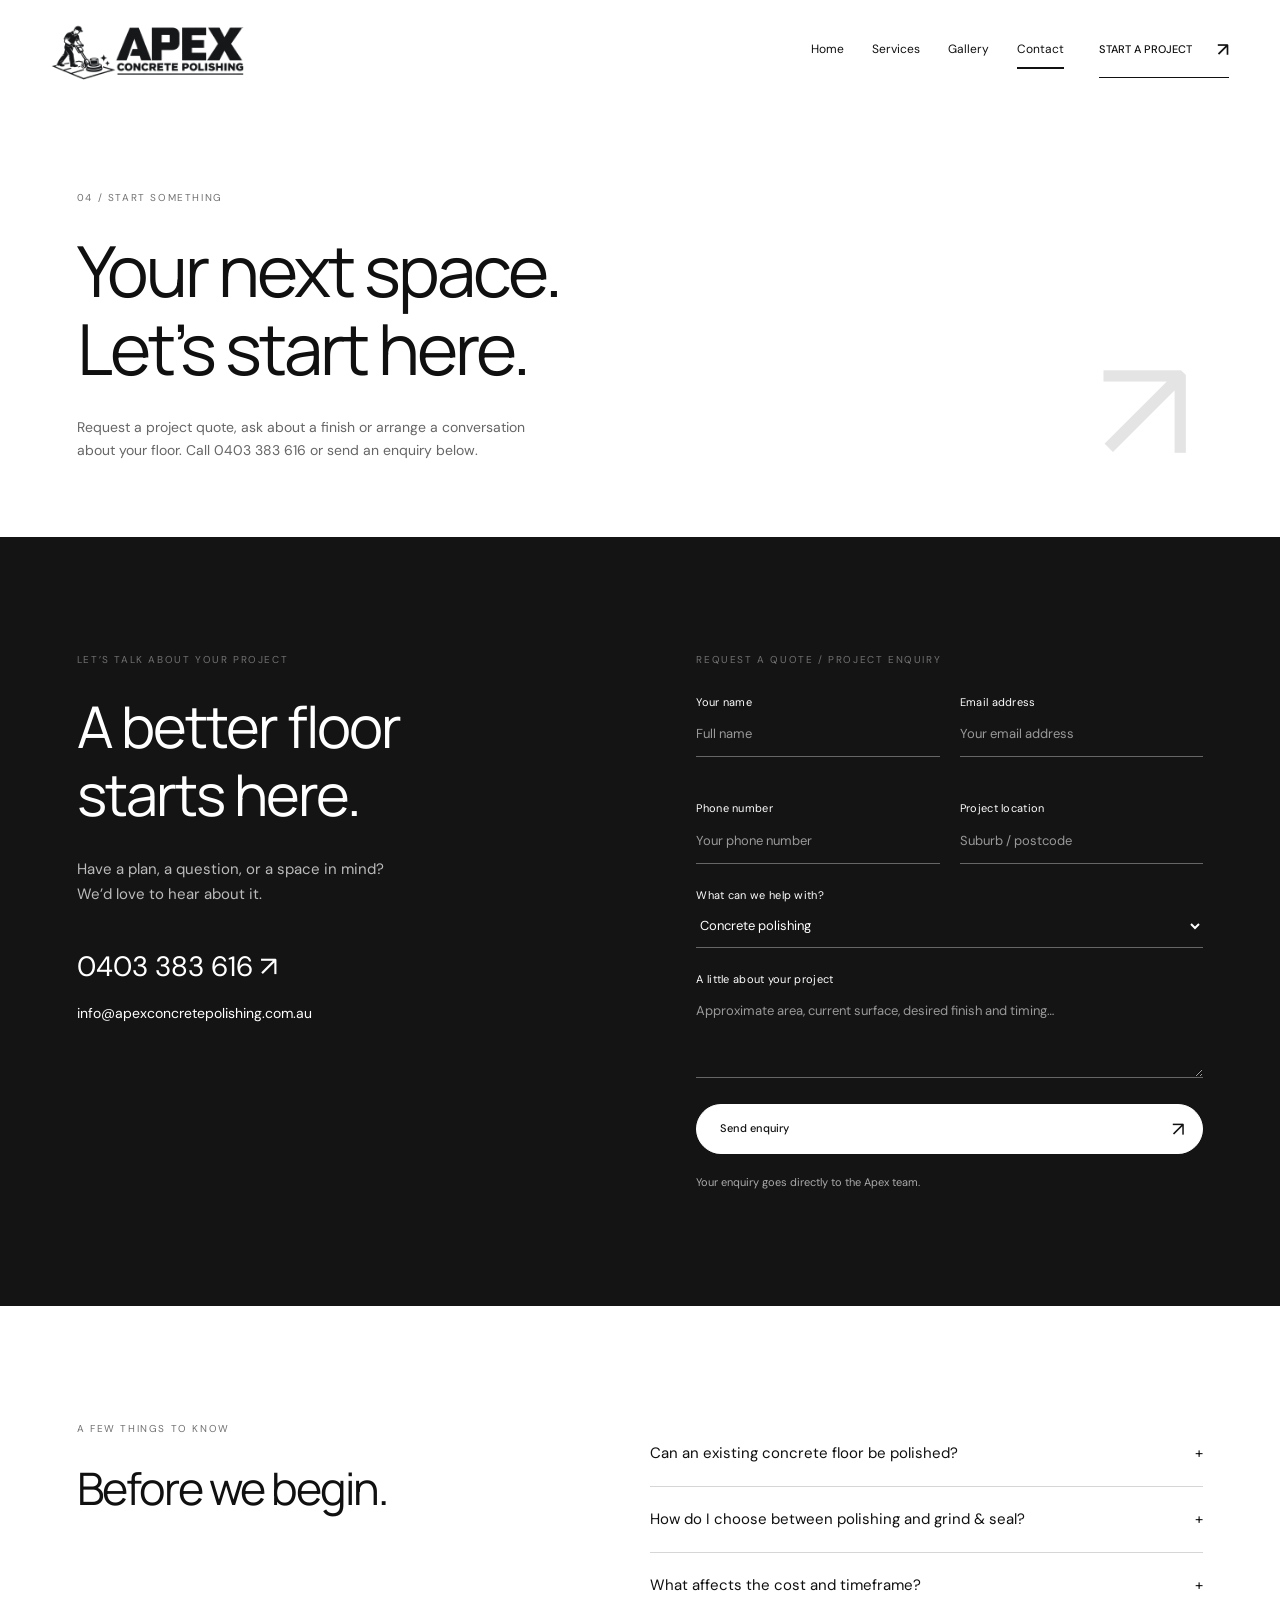
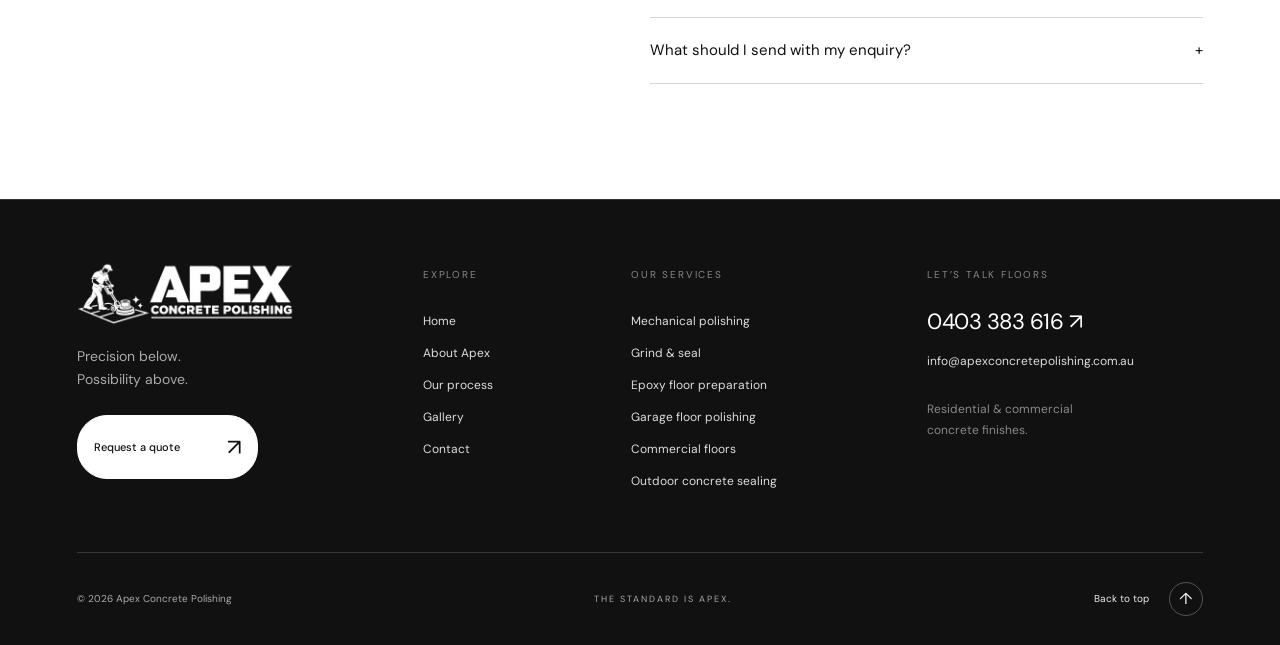
==== commit f231b070: "Shrink site photos: PNG to WebP, add image dimensions Convert the ten 2-3 MB stock PNGs to WebP (q80" ====
--- a/contact.html
+++ b/contact.html
@@ -1,2 +1,2 @@
-<!doctype html><html lang="en-AU"><head><meta charset="utf-8"><meta name="viewport" content="width=device-width,initial-scale=1"><meta name="description" content="Request a quote or ask about a concrete finish. Call Apex Concrete Polishing on 0403 383 616 or send an enquiry online."><meta name="theme-color" content="#111111"><meta name="google-site-verification" content="-4HEp1kciSTsrEX-N4r372-_atQ7oovHeTxD_YpiPW0"><meta name="robots" content="index,follow"><title>Contact & Quotes | Apex Concrete Polishing</title><link rel="canonical" href="https://apexconcretepolishing.com.au/contact.html"><meta property="og:type" content="website"><meta property="og:site_name" content="Apex Concrete Polishing"><meta property="og:locale" content="en_AU"><meta property="og:title" content="Contact & Quotes | Apex Concrete Polishing"><meta property="og:description" content="Request a quote or ask about a concrete finish. Call 0403 383 616 or send an enquiry online."><meta property="og:url" content="https://apexconcretepolishing.com.au/contact.html"><meta property="og:image" content="https://apexconcretepolishing.com.au/assets/og-image.jpg"><meta property="og:image:width" content="1200"><meta property="og:image:height" content="630"><meta name="twitter:card" content="summary_large_image"><meta name="twitter:title" content="Contact & Quotes | Apex Concrete Polishing"><meta name="twitter:description" content="Request a quote or ask about a concrete finish. Call 0403 383 616 or send an enquiry online."><meta name="twitter:image" content="https://apexconcretepolishing.com.au/assets/og-image.jpg"><link rel="icon" href="favicon.ico" sizes="32x32"><link rel="icon" type="image/png" sizes="192x192" href="assets/icon-192.png"><link rel="apple-touch-icon" sizes="180x180" href="assets/apple-touch-icon.png"><link rel="manifest" href="site.webmanifest"><link rel="stylesheet" href="style.css"><link rel="stylesheet" href="editorial.css"></head><body id="top" class="page-contact"><div class="scroll-progress" aria-hidden="true"></div><div class="topline"><span>THE STANDARD IS APEX.</span><a href="tel:+61403383616">0403 383 616 ↗</a></div><header><a class="brand" href="index.html" aria-label="Apex Concrete Polishing home"><img src="assets/logo.png" alt="Apex Concrete Polishing"></a><button class="menu" type="button" aria-label="Open navigation menu" aria-expanded="false" aria-controls="nav"><span class="menu-label">Menu</span><span class="menu-icon" aria-hidden="true"><i></i><i></i></span></button><nav id="nav" aria-label="Main navigation"><p class="mobile-nav-caption">EXPLORE APEX</p><a href="index.html" ><small>01</small>Home</a><a href="services.html" ><small>02</small>Services</a><a href="gallery.html" ><small>03</small>Gallery</a><a href="contact.html" aria-current="page"><small>04</small>Contact</a><div class="mobile-nav-contact"><p>YOUR NEXT PROJECT STARTS HERE.</p><a class="mobile-quote" href="contact.html#contact">Request a quote <span aria-hidden="true">↗</span></a><a class="mobile-phone" href="tel:+61403383616">0403 383 616 <span aria-hidden="true">↗</span></a><span class="mobile-nav-signoff">CONCRETE. TAKEN FURTHER.</span></div></nav><a class="header-cta" href="contact.html">START A PROJECT <span>↗</span></a></header><main><section class="page-title wrap"><p class="eyebrow">04 / START SOMETHING</p><h1>Your next space.<br>Let’s start here.</h1><p>Request a project quote, ask about a finish or arrange a conversation about your floor. Call 0403 383 616 or send an enquiry below.</p><span class="title-mark" aria-hidden="true">↗</span></section><section class="contact" id="contact"><div class="contact-inner wrap"><div><p class="eyebrow">LET’S TALK ABOUT YOUR PROJECT</p><h2>A better floor<br>starts here.</h2><p>Have a plan, a question, or a space in mind?<br>We’d love to hear about it.</p><a class="phone" href="tel:+61403383616">0403 383 616 ↗</a><a class="email" href="mailto:info@apexconcretepolishing.com.au">info@apexconcretepolishing.com.au</a></div><form id="enquiry" action="send-enquiry.php" method="post"><p class="eyebrow">REQUEST A QUOTE / PROJECT ENQUIRY</p><div class="fields"><label>Your name<input name="name" autocomplete="name" required placeholder="Full name"></label><label>Email address<input name="email" type="email" autocomplete="email" required placeholder="Your email address"></label><label>Phone number<input name="phone" type="tel" autocomplete="tel" placeholder="Your phone number"></label><label>Project location<input name="location" autocomplete="address-level2" required placeholder="Suburb / postcode"></label></div><label class="hp" aria-hidden="true">Leave this field empty<input name="website" tabindex="-1" autocomplete="off"></label><label>What can we help with?<select name="service"><option>Concrete polishing</option><option>Grind & seal</option><option>Epoxy floor preparation</option><option>Garage flooring</option><option>Commercial flooring</option><option>Outdoor sealing</option><option>I’m not sure yet</option></select></label><label>A little about your project<textarea name="message" rows="3" required placeholder="Approximate area, current surface, desired finish and timing…"></textarea></label><button class="button" type="submit"><span class="btn-label">Send enquiry</span><span class="btn-icon" aria-hidden="true">↗</span></button><p class="note" id="form-status" aria-live="polite">Your enquiry goes directly to the Apex team.</p></form></div></section><section class="faq wrap"><div><p class="eyebrow">A FEW THINGS TO KNOW</p><h2>Before we begin.</h2></div><div><details><summary>Can an existing concrete floor be polished?</summary><p>Often, but the condition of the slab matters. Existing coatings, cracks, repairs and variations can influence the result. Send photos so we can discuss assessment and preparation.</p></details><details><summary>How do I choose between polishing and grind & seal?</summary><p>The systems create their finish in different ways. We’ll discuss the appearance you want, the use of the space and ongoing care before recommending an approach.</p></details><details><summary>What affects the cost and timeframe?</summary><p>Floor area, slab condition, access, coating removal and the selected finish all affect the scope. A project-specific quote is the best way to establish pricing and timing.</p></details><details><summary>What should I send with my enquiry?</summary><p>Your suburb, approximate floor area, photos or plans, whether it’s a new or existing slab, and your preferred timing. You can email these directly to Apex.</p></details></div></section>
-</main><section class="closing"><p class="eyebrow">YOUR SPACE. OUR NEXT CONVERSATION.</p><a href="contact.html">Let’s create something<br>worth stepping into.<span>↗</span></a></section><footer class="site-footer"><div class="footer-main"><div class="footer-identity"><a class="brand" href="index.html" aria-label="Apex Concrete Polishing home"><img src="assets/logo.png" alt="Apex Concrete Polishing"></a><p>Precision below.<br>Possibility above.</p><a class="button footer-quote" href="contact.html"><span class="btn-label">Request a quote</span><span class="btn-icon" aria-hidden="true">↗</span></a></div><div class="footer-column"><h2>Explore</h2><a href="index.html">Home</a><a href="index.html#about">About Apex</a><a href="services.html#process">Our process</a><a href="gallery.html">Gallery</a><a href="contact.html">Contact</a></div><div class="footer-column footer-services"><h2>Our services</h2><a href="services.html#mechanical-polishing">Mechanical polishing</a><a href="services.html#grind-seal">Grind & seal</a><a href="services.html#epoxy-preparation">Epoxy floor preparation</a><a href="services.html#garage-polishing">Garage floor polishing</a><a href="services.html#commercial-floors">Commercial floors</a><a href="services.html#outdoor-sealing">Outdoor concrete sealing</a></div><div class="footer-column footer-contact"><h2>Let’s talk floors</h2><a class="footer-phone" href="tel:+61403383616">0403 383 616 ↗</a><a class="footer-email" href="mailto:info@apexconcretepolishing.com.au">info@apexconcretepolishing.com.au</a><p>Residential & commercial<br>concrete finishes.</p></div></div><div class="footer-base"><span>© <span id="year">2026</span> Apex Concrete Polishing</span><span class="footer-signoff">THE STANDARD IS APEX.</span><a href="#top">Back to top <span aria-hidden="true">↑</span></a></div></footer><dialog id="lightbox"><button aria-label="Close image" class="close">×</button><img alt=""><p></p></dialog><script src="app.js"></script></body></html>+<!doctype html><html lang="en-AU"><head><meta charset="utf-8"><meta name="viewport" content="width=device-width,initial-scale=1"><meta name="description" content="Request a quote or ask about a concrete finish. Call Apex Concrete Polishing on 0403 383 616 or send an enquiry online."><meta name="theme-color" content="#111111"><meta name="google-site-verification" content="-4HEp1kciSTsrEX-N4r372-_atQ7oovHeTxD_YpiPW0"><meta name="robots" content="index,follow"><title>Contact & Quotes | Apex Concrete Polishing</title><link rel="canonical" href="https://apexconcretepolishing.com.au/contact.html"><meta property="og:type" content="website"><meta property="og:site_name" content="Apex Concrete Polishing"><meta property="og:locale" content="en_AU"><meta property="og:title" content="Contact & Quotes | Apex Concrete Polishing"><meta property="og:description" content="Request a quote or ask about a concrete finish. Call 0403 383 616 or send an enquiry online."><meta property="og:url" content="https://apexconcretepolishing.com.au/contact.html"><meta property="og:image" content="https://apexconcretepolishing.com.au/assets/og-image.jpg"><meta property="og:image:width" content="1200"><meta property="og:image:height" content="630"><meta name="twitter:card" content="summary_large_image"><meta name="twitter:title" content="Contact & Quotes | Apex Concrete Polishing"><meta name="twitter:description" content="Request a quote or ask about a concrete finish. Call 0403 383 616 or send an enquiry online."><meta name="twitter:image" content="https://apexconcretepolishing.com.au/assets/og-image.jpg"><link rel="icon" href="favicon.ico" sizes="32x32"><link rel="icon" type="image/png" sizes="192x192" href="assets/icon-192.png"><link rel="apple-touch-icon" sizes="180x180" href="assets/apple-touch-icon.png"><link rel="manifest" href="site.webmanifest"><link rel="stylesheet" href="style.css"><link rel="stylesheet" href="editorial.css"></head><body id="top" class="page-contact"><div class="scroll-progress" aria-hidden="true"></div><div class="topline"><span>THE STANDARD IS APEX.</span><a href="tel:+61403383616">0403 383 616 ↗</a></div><header><a class="brand" href="index.html" aria-label="Apex Concrete Polishing home"><img src="assets/logo.webp" width="1000" height="500" alt="Apex Concrete Polishing"></a><button class="menu" type="button" aria-label="Open navigation menu" aria-expanded="false" aria-controls="nav"><span class="menu-label">Menu</span><span class="menu-icon" aria-hidden="true"><i></i><i></i></span></button><nav id="nav" aria-label="Main navigation"><p class="mobile-nav-caption">EXPLORE APEX</p><a href="index.html" ><small>01</small>Home</a><a href="services.html" ><small>02</small>Services</a><a href="gallery.html" ><small>03</small>Gallery</a><a href="contact.html" aria-current="page"><small>04</small>Contact</a><div class="mobile-nav-contact"><p>YOUR NEXT PROJECT STARTS HERE.</p><a class="mobile-quote" href="contact.html#contact">Request a quote <span aria-hidden="true">↗</span></a><a class="mobile-phone" href="tel:+61403383616">0403 383 616 <span aria-hidden="true">↗</span></a><span class="mobile-nav-signoff">CONCRETE. TAKEN FURTHER.</span></div></nav><a class="header-cta" href="contact.html">START A PROJECT <span>↗</span></a></header><main><section class="page-title wrap"><p class="eyebrow">04 / START SOMETHING</p><h1>Your next space.<br>Let’s start here.</h1><p>Request a project quote, ask about a finish or arrange a conversation about your floor. Call 0403 383 616 or send an enquiry below.</p><span class="title-mark" aria-hidden="true">↗</span></section><section class="contact" id="contact"><div class="contact-inner wrap"><div><p class="eyebrow">LET’S TALK ABOUT YOUR PROJECT</p><h2>A better floor<br>starts here.</h2><p>Have a plan, a question, or a space in mind?<br>We’d love to hear about it.</p><a class="phone" href="tel:+61403383616">0403 383 616 ↗</a><a class="email" href="mailto:info@apexconcretepolishing.com.au">info@apexconcretepolishing.com.au</a></div><form id="enquiry" action="send-enquiry.php" method="post"><p class="eyebrow">REQUEST A QUOTE / PROJECT ENQUIRY</p><div class="fields"><label>Your name<input name="name" autocomplete="name" required placeholder="Full name"></label><label>Email address<input name="email" type="email" autocomplete="email" required placeholder="Your email address"></label><label>Phone number<input name="phone" type="tel" autocomplete="tel" placeholder="Your phone number"></label><label>Project location<input name="location" autocomplete="address-level2" required placeholder="Suburb / postcode"></label></div><label class="hp" aria-hidden="true">Leave this field empty<input name="website" tabindex="-1" autocomplete="off"></label><label>What can we help with?<select name="service"><option>Concrete polishing</option><option>Grind & seal</option><option>Epoxy floor preparation</option><option>Garage flooring</option><option>Commercial flooring</option><option>Outdoor sealing</option><option>I’m not sure yet</option></select></label><label>A little about your project<textarea name="message" rows="3" required placeholder="Approximate area, current surface, desired finish and timing…"></textarea></label><button class="button" type="submit"><span class="btn-label">Send enquiry</span><span class="btn-icon" aria-hidden="true">↗</span></button><p class="note" id="form-status" aria-live="polite">Your enquiry goes directly to the Apex team.</p></form></div></section><section class="faq wrap"><div><p class="eyebrow">A FEW THINGS TO KNOW</p><h2>Before we begin.</h2></div><div><details><summary>Can an existing concrete floor be polished?</summary><p>Often, but the condition of the slab matters. Existing coatings, cracks, repairs and variations can influence the result. Send photos so we can discuss assessment and preparation.</p></details><details><summary>How do I choose between polishing and grind & seal?</summary><p>The systems create their finish in different ways. We’ll discuss the appearance you want, the use of the space and ongoing care before recommending an approach.</p></details><details><summary>What affects the cost and timeframe?</summary><p>Floor area, slab condition, access, coating removal and the selected finish all affect the scope. A project-specific quote is the best way to establish pricing and timing.</p></details><details><summary>What should I send with my enquiry?</summary><p>Your suburb, approximate floor area, photos or plans, whether it’s a new or existing slab, and your preferred timing. You can email these directly to Apex.</p></details></div></section>
+</main><section class="closing"><p class="eyebrow">YOUR SPACE. OUR NEXT CONVERSATION.</p><a href="contact.html">Let’s create something<br>worth stepping into.<span>↗</span></a></section><footer class="site-footer"><div class="footer-main"><div class="footer-identity"><a class="brand" href="index.html" aria-label="Apex Concrete Polishing home"><img src="assets/logo.webp" width="1000" height="500" alt="Apex Concrete Polishing"></a><p>Precision below.<br>Possibility above.</p><a class="button footer-quote" href="contact.html"><span class="btn-label">Request a quote</span><span class="btn-icon" aria-hidden="true">↗</span></a></div><div class="footer-column"><h2>Explore</h2><a href="index.html">Home</a><a href="index.html#about">About Apex</a><a href="services.html#process">Our process</a><a href="gallery.html">Gallery</a><a href="contact.html">Contact</a></div><div class="footer-column footer-services"><h2>Our services</h2><a href="services.html#mechanical-polishing">Mechanical polishing</a><a href="services.html#grind-seal">Grind & seal</a><a href="services.html#epoxy-preparation">Epoxy floor preparation</a><a href="services.html#garage-polishing">Garage floor polishing</a><a href="services.html#commercial-floors">Commercial floors</a><a href="services.html#outdoor-sealing">Outdoor concrete sealing</a></div><div class="footer-column footer-contact"><h2>Let’s talk floors</h2><a class="footer-phone" href="tel:+61403383616">0403 383 616 ↗</a><a class="footer-email" href="mailto:info@apexconcretepolishing.com.au">info@apexconcretepolishing.com.au</a><p>Residential & commercial<br>concrete finishes.</p></div></div><div class="footer-base"><span>© <span id="year">2026</span> Apex Concrete Polishing</span><span class="footer-signoff">THE STANDARD IS APEX.</span><a href="#top">Back to top <span aria-hidden="true">↑</span></a></div></footer><dialog id="lightbox"><button aria-label="Close image" class="close">×</button><img alt=""><p></p></dialog><script src="app.js"></script></body></html>
--- a/style.css
+++ b/style.css
@@ -1,5 +1,5 @@
 @import url('https://fonts.googleapis.com/css2?family=DM+Sans:wght@400;500;600;700&family=Manrope:wght@400;500;600&display=swap');
-:root{--ink:#262a26;--paper:#f7f5f0;--muted:#73756c;--line:#d8d9d0;--olive:#bfc5ad}*{box-sizing:border-box}html{scroll-behavior:smooth;scroll-padding-top:100px}body{margin:0;background:var(--paper);color:var(--ink);font-family:'DM Sans',Arial,sans-serif;font-size:15px;line-height:1.65}a{color:inherit;text-decoration:none}button,input,select,textarea{font:inherit}button,a,input,select,textarea{ -webkit-tap-highlight-color:transparent}button{cursor:pointer}button:focus-visible,a:focus-visible{outline:3px solid #8b9b78;outline-offset:5px}img{max-width:100%;display:block}h1,h2,h3,p{margin:0}h1,h2,h3{font-family:Manrope,Arial,sans-serif;font-weight:400;line-height:1.12}h1{font-size:clamp(50px,5.8vw,88px);letter-spacing:-4px}h2{font-size:clamp(36px,3.5vw,54px);letter-spacing:-2px}h3{font-size:24px;letter-spacing:-.6px}.wrap{max-width:1440px;margin:auto;padding:100px 6%}.eyebrow{font-size:11px;font-weight:600;letter-spacing:2px;margin-bottom:24px}header{height:100px;padding:0 4%;display:flex;align-items:center;gap:40px;background:var(--paper);position:relative;z-index:5}.brand{display:block;width:220px;height:76px;overflow:hidden;position:relative;flex-shrink:0}.brand img{width:240px;max-width:none;position:absolute;top:-22px;left:-11px}nav{display:flex;gap:30px;margin-left:auto;font-size:13px}nav a:hover{color:#7d866b}.header-cta{padding:13px 22px;border:1px solid var(--ink);font-size:13px}.header-cta span{margin-left:28px}.menu{display:none}.hero{height:min(790px,80vw);min-height:590px;position:relative;color:white;background:#343831}.hero>img{width:100%;height:100%;object-fit:cover}.hero:after{content:'';position:absolute;inset:0;background:linear-gradient(90deg,#151a18b0,transparent 85%),linear-gradient(0deg,#13191780,transparent 40%)}.hero-content{position:absolute;z-index:1;left:6%;top:17%}.hero-content>p:not(.eyebrow){margin:28px 0 34px;color:#eeeee8;font-size:16px}.button{display:inline-flex;justify-content:space-between;align-items:center;gap:55px;padding:16px 25px;border:0;font-size:13px}.light{background:var(--paper);color:var(--ink)}.button:hover{background:var(--olive)}.hero-foot{position:absolute;z-index:1;bottom:30px;left:6%;right:6%;display:flex;justify-content:space-between;font-size:10px;letter-spacing:1.7px;border-top:1px solid #ffffff50;padding-top:22px}.intro>div{display:grid;grid-template-columns:1.2fr 1fr;gap:10%}.intro-copy{max-width:440px;padding-top:4px}.intro-copy p+p{margin-top:18px;color:var(--muted)}.text-link{display:flex;justify-content:space-between;border-bottom:1px solid var(--line);padding:16px 0;font-size:13px;margin-top:22px}.text-link:hover{border-color:var(--ink)}.services{padding-top:30px}.section-heading{display:flex;justify-content:space-between;align-items:end;margin-bottom:42px;gap:30px}.section-heading>p{color:var(--muted);font-size:13px}.service-grid{display:grid;grid-template-columns:repeat(3,1fr);gap:28px}.service-grid img{width:100%;height:270px;object-fit:cover;margin-bottom:26px}.service-grid .eyebrow{margin-bottom:12px}.service-grid h3{margin-bottom:16px}.service-grid article>p:not(.eyebrow){color:var(--muted);font-size:14px}.additional{display:flex;gap:30px;border-top:1px solid var(--line);margin-top:48px;padding-top:23px}.additional a{flex:1;display:flex;justify-content:space-between;font-size:14px}.finishes{display:grid;grid-template-columns:1fr 1fr;background:#e8e8df}.finish-image{position:relative;min-height:720px}.finish-image img{width:100%;height:100%;object-fit:cover;position:absolute}.finish-image>span{position:absolute;bottom:30px;left:40px;color:white;background:#242923a6;padding:7px 12px;font-size:10px;letter-spacing:2px}.finish-copy{padding:85px 12%}.finish-copy>p:not(.eyebrow){margin-top:28px;color:#676c61}.tabs{display:flex;gap:25px;margin:32px 0;border-bottom:1px solid #bec2b6}.tabs button{background:none;border:0;border-bottom:2px solid transparent;padding:12px 0;font-size:13px;color:#656b5f}.tabs button[aria-selected=true]{border-color:var(--ink);color:var(--ink)}#finish-text{font-size:14px;margin-top:17px;color:#62695e}.note{font-size:11px!important;line-height:1.6;color:var(--muted);margin-top:20px}.filters{display:flex;gap:10px;margin-bottom:30px}.filters button{border:1px solid var(--line);background:none;padding:9px 20px;font-size:12px;border-radius:25px}.filters button.active{background:var(--ink);color:white;border-color:var(--ink)}.gallery-grid{display:grid;grid-template-columns:1fr 1fr;gap:30px}.gallery-item{position:relative;border:0;padding:0;text-align:left;background:transparent;min-width:0}.gallery-item img{width:100%;height:320px;object-fit:cover}.gallery-item.tall{grid-row:span 2}.gallery-item.tall img{height:710px}.gallery-item.wide{grid-column:span 2}.gallery-item.wide img{height:420px}.gallery-item>span{display:flex;justify-content:space-between;align-items:center;padding-top:15px;font-size:16px}.gallery-item small{font-size:9px;letter-spacing:1.4px}.gallery-item[hidden]{display:none}.gallery-item:hover img{filter:brightness(.91)}.process{border-top:1px solid var(--line);display:grid;grid-template-columns:1fr 1fr;gap:10%;padding-top:90px}.process img{margin-top:40px;aspect-ratio:1.4;object-fit:cover}.steps article{display:flex;gap:30px;padding:27px 0;border-bottom:1px solid var(--line)}.steps article:first-child{padding-top:0}.steps article>span{color:var(--muted);font-size:12px;padding-top:5px}.steps h3{font-size:22px;margin-bottom:14px}.steps p{font-size:14px;color:var(--muted)}.faq{display:grid;grid-template-columns:1fr 1.2fr;gap:10%;padding-top:20px}.faq details{border-bottom:1px solid var(--line);padding:20px 0}.faq summary{cursor:pointer;list-style:none;display:flex;justify-content:space-between;gap:20px}.faq summary:after{content:'+'}.faq details[open] summary:after{content:'−'}.faq details p{margin-top:16px;color:var(--muted);font-size:14px}.contact{background:var(--ink);color:var(--paper)}.contact-inner{display:grid;grid-template-columns:1fr 1fr;gap:10%}.contact h2{font-size:clamp(42px,4.5vw,68px)}.contact h2+p{margin:28px 0;color:#c4c8bd}.phone{display:block;font-size:28px;margin-top:38px}.email{display:block;font-size:14px;margin-top:12px;overflow-wrap:anywhere}.fields{display:grid;grid-template-columns:1fr 1fr;gap:20px}label{display:block;font-size:11px;letter-spacing:.3px;margin-bottom:22px}input,textarea,select{width:100%;display:block;background:transparent;border:0;border-bottom:1px solid #697064;border-radius:0;padding:12px 0;color:white;font-size:13px;outline-offset:4px}input::placeholder,textarea::placeholder{color:#a8aea2}select option{background:var(--ink)}.contact .note{color:#b0b7a8}.contact form .button{width:100%;margin-top:4px}footer{display:flex;align-items:center;justify-content:space-between;flex-wrap:wrap;padding-top:35px!important;padding-bottom:25px!important;gap:20px}footer>p,footer>a:not(.brand){font-size:12px}.footer-bottom{width:100%;display:flex;justify-content:space-between;border-top:1px solid var(--line);padding-top:20px;color:var(--muted);font-size:10px}dialog{padding:20px;background:var(--paper);border:0;max-width:90vw;max-height:95vh}dialog::backdrop{background:#111d}dialog img{max-height:78vh;max-width:82vw;margin:auto}dialog p{padding-top:10px}.close{position:absolute;right:23px;top:23px;border:0;background:var(--paper);font-size:28px;width:40px;height:40px}.menu{background:none;border:0}
+:root{--ink:#262a26;--paper:#f7f5f0;--muted:#73756c;--line:#d8d9d0;--olive:#bfc5ad}*{box-sizing:border-box}html{scroll-behavior:smooth;scroll-padding-top:100px}body{margin:0;background:var(--paper);color:var(--ink);font-family:'DM Sans',Arial,sans-serif;font-size:15px;line-height:1.65}a{color:inherit;text-decoration:none}button,input,select,textarea{font:inherit}button,a,input,select,textarea{ -webkit-tap-highlight-color:transparent}button{cursor:pointer}button:focus-visible,a:focus-visible{outline:3px solid #8b9b78;outline-offset:5px}img{max-width:100%;height:auto;display:block}h1,h2,h3,p{margin:0}h1,h2,h3{font-family:Manrope,Arial,sans-serif;font-weight:400;line-height:1.12}h1{font-size:clamp(50px,5.8vw,88px);letter-spacing:-4px}h2{font-size:clamp(36px,3.5vw,54px);letter-spacing:-2px}h3{font-size:24px;letter-spacing:-.6px}.wrap{max-width:1440px;margin:auto;padding:100px 6%}.eyebrow{font-size:11px;font-weight:600;letter-spacing:2px;margin-bottom:24px}header{height:100px;padding:0 4%;display:flex;align-items:center;gap:40px;background:var(--paper);position:relative;z-index:5}.brand{display:block;width:220px;height:76px;overflow:hidden;position:relative;flex-shrink:0}.brand img{width:240px;max-width:none;position:absolute;top:-22px;left:-11px}nav{display:flex;gap:30px;margin-left:auto;font-size:13px}nav a:hover{color:#7d866b}.header-cta{padding:13px 22px;border:1px solid var(--ink);font-size:13px}.header-cta span{margin-left:28px}.menu{display:none}.hero{height:min(790px,80vw);min-height:590px;position:relative;color:white;background:#343831}.hero>img{width:100%;height:100%;object-fit:cover}.hero:after{content:'';position:absolute;inset:0;background:linear-gradient(90deg,#151a18b0,transparent 85%),linear-gradient(0deg,#13191780,transparent 40%)}.hero-content{position:absolute;z-index:1;left:6%;top:17%}.hero-content>p:not(.eyebrow){margin:28px 0 34px;color:#eeeee8;font-size:16px}.button{display:inline-flex;justify-content:space-between;align-items:center;gap:55px;padding:16px 25px;border:0;font-size:13px}.light{background:var(--paper);color:var(--ink)}.button:hover{background:var(--olive)}.hero-foot{position:absolute;z-index:1;bottom:30px;left:6%;right:6%;display:flex;justify-content:space-between;font-size:10px;letter-spacing:1.7px;border-top:1px solid #ffffff50;padding-top:22px}.intro>div{display:grid;grid-template-columns:1.2fr 1fr;gap:10%}.intro-copy{max-width:440px;padding-top:4px}.intro-copy p+p{margin-top:18px;color:var(--muted)}.text-link{display:flex;justify-content:space-between;border-bottom:1px solid var(--line);padding:16px 0;font-size:13px;margin-top:22px}.text-link:hover{border-color:var(--ink)}.services{padding-top:30px}.section-heading{display:flex;justify-content:space-between;align-items:end;margin-bottom:42px;gap:30px}.section-heading>p{color:var(--muted);font-size:13px}.service-grid{display:grid;grid-template-columns:repeat(3,1fr);gap:28px}.service-grid img{width:100%;height:270px;object-fit:cover;margin-bottom:26px}.service-grid .eyebrow{margin-bottom:12px}.service-grid h3{margin-bottom:16px}.service-grid article>p:not(.eyebrow){color:var(--muted);font-size:14px}.additional{display:flex;gap:30px;border-top:1px solid var(--line);margin-top:48px;padding-top:23px}.additional a{flex:1;display:flex;justify-content:space-between;font-size:14px}.finishes{display:grid;grid-template-columns:1fr 1fr;background:#e8e8df}.finish-image{position:relative;min-height:720px}.finish-image img{width:100%;height:100%;object-fit:cover;position:absolute}.finish-image>span{position:absolute;bottom:30px;left:40px;color:white;background:#242923a6;padding:7px 12px;font-size:10px;letter-spacing:2px}.finish-copy{padding:85px 12%}.finish-copy>p:not(.eyebrow){margin-top:28px;color:#676c61}.tabs{display:flex;gap:25px;margin:32px 0;border-bottom:1px solid #bec2b6}.tabs button{background:none;border:0;border-bottom:2px solid transparent;padding:12px 0;font-size:13px;color:#656b5f}.tabs button[aria-selected=true]{border-color:var(--ink);color:var(--ink)}#finish-text{font-size:14px;margin-top:17px;color:#62695e}.note{font-size:11px!important;line-height:1.6;color:var(--muted);margin-top:20px}.filters{display:flex;gap:10px;margin-bottom:30px}.filters button{border:1px solid var(--line);background:none;padding:9px 20px;font-size:12px;border-radius:25px}.filters button.active{background:var(--ink);color:white;border-color:var(--ink)}.gallery-grid{display:grid;grid-template-columns:1fr 1fr;gap:30px}.gallery-item{position:relative;border:0;padding:0;text-align:left;background:transparent;min-width:0}.gallery-item img{width:100%;height:320px;object-fit:cover}.gallery-item.tall{grid-row:span 2}.gallery-item.tall img{height:710px}.gallery-item.wide{grid-column:span 2}.gallery-item.wide img{height:420px}.gallery-item>span{display:flex;justify-content:space-between;align-items:center;padding-top:15px;font-size:16px}.gallery-item small{font-size:9px;letter-spacing:1.4px}.gallery-item[hidden]{display:none}.gallery-item:hover img{filter:brightness(.91)}.process{border-top:1px solid var(--line);display:grid;grid-template-columns:1fr 1fr;gap:10%;padding-top:90px}.process img{margin-top:40px;aspect-ratio:1.4;object-fit:cover}.steps article{display:flex;gap:30px;padding:27px 0;border-bottom:1px solid var(--line)}.steps article:first-child{padding-top:0}.steps article>span{color:var(--muted);font-size:12px;padding-top:5px}.steps h3{font-size:22px;margin-bottom:14px}.steps p{font-size:14px;color:var(--muted)}.faq{display:grid;grid-template-columns:1fr 1.2fr;gap:10%;padding-top:20px}.faq details{border-bottom:1px solid var(--line);padding:20px 0}.faq summary{cursor:pointer;list-style:none;display:flex;justify-content:space-between;gap:20px}.faq summary:after{content:'+'}.faq details[open] summary:after{content:'−'}.faq details p{margin-top:16px;color:var(--muted);font-size:14px}.contact{background:var(--ink);color:var(--paper)}.contact-inner{display:grid;grid-template-columns:1fr 1fr;gap:10%}.contact h2{font-size:clamp(42px,4.5vw,68px)}.contact h2+p{margin:28px 0;color:#c4c8bd}.phone{display:block;font-size:28px;margin-top:38px}.email{display:block;font-size:14px;margin-top:12px;overflow-wrap:anywhere}.fields{display:grid;grid-template-columns:1fr 1fr;gap:20px}label{display:block;font-size:11px;letter-spacing:.3px;margin-bottom:22px}input,textarea,select{width:100%;display:block;background:transparent;border:0;border-bottom:1px solid #697064;border-radius:0;padding:12px 0;color:white;font-size:13px;outline-offset:4px}input::placeholder,textarea::placeholder{color:#a8aea2}select option{background:var(--ink)}.contact .note{color:#b0b7a8}.contact form .button{width:100%;margin-top:4px}footer{display:flex;align-items:center;justify-content:space-between;flex-wrap:wrap;padding-top:35px!important;padding-bottom:25px!important;gap:20px}footer>p,footer>a:not(.brand){font-size:12px}.footer-bottom{width:100%;display:flex;justify-content:space-between;border-top:1px solid var(--line);padding-top:20px;color:var(--muted);font-size:10px}dialog{padding:20px;background:var(--paper);border:0;max-width:90vw;max-height:95vh}dialog::backdrop{background:#111d}dialog img{max-height:78vh;max-width:82vw;margin:auto}dialog p{padding-top:10px}.close{position:absolute;right:23px;top:23px;border:0;background:var(--paper);font-size:28px;width:40px;height:40px}.menu{background:none;border:0}
 @media(min-width:1600px){.hero-content{left:calc((100vw - 1440px)/2 + 85px)}}@media(max-width:1000px){header{gap:15px;padding:0 4%;height:85px}.brand{width:185px}.brand img{width:205px;top:-12px}nav{gap:15px;font-size:11px}.header-cta{padding:10px}.header-cta span{margin-left:10px}.finish-copy{padding:60px 9%}.service-grid img{height:220px}.wrap{padding:75px 5%}.hero{min-height:600px}.hero-foot span:last-child{display:none}}@media(max-width:700px){html{scroll-padding-top:15px}header{height:80px;justify-content:space-between}.brand{height:65px;width:175px}.brand img{width:190px;top:-13px;left:-8px}.header-cta{display:none}.menu{display:block;font-size:12px}.menu span{margin-left:14px}nav{display:none;position:absolute;top:80px;left:0;right:0;background:var(--paper);padding:25px;font-size:16px;margin:0}nav.open{display:flex;flex-direction:column}.hero{height:680px;min-height:0}.hero>img{object-position:60%}.hero-content{top:16%;left:6%;right:6%}h1{font-size:54px;letter-spacing:-2.5px}.hero-content>p:not(.eyebrow){font-size:14px;max-width:300px}.hero-foot{font-size:8px;letter-spacing:.7px;gap:20px}.wrap{padding:65px 6%}.intro>div,.process,.faq,.contact-inner{grid-template-columns:1fr;gap:35px}.intro-copy{max-width:none}.section-heading{display:block}.section-heading>p{margin-top:22px}.service-grid{grid-template-columns:1fr;gap:40px}.service-grid img{height:260px}.additional{flex-direction:column;gap:18px}.finishes{grid-template-columns:1fr}.finish-image{min-height:440px}.finish-copy{padding:50px 6%}.gallery-grid{gap:26px;grid-template-columns:1fr}.gallery-item.tall{grid-row:auto}.gallery-item.wide{grid-column:auto}.gallery-item img,.gallery-item.tall img,.gallery-item.wide img{height:370px}.filters{gap:6px}.filters button{padding:8px 13px}.gallery-item small{font-size:8px}.process img{margin-top:30px}.faq{padding-top:10px}.phone{font-size:27px}.contact-inner{gap:45px}.fields{gap:14px}footer>p{display:none}.footer-bottom{gap:18px;flex-direction:column}h2{font-size:38px}.eyebrow{font-size:9px}.steps{margin-top:5px}}@media(prefers-reduced-motion:reduce){html{scroll-behavior:auto}}
 /* APEX / MONOCHROME IDENTITY */
 :root{--ink:#101010;--paper:#fff;--muted:#666;--line:#d6d6d6;--olive:#d7d7d7}body{background:#fff}h1,h2,h3{font-family:'DM Sans',Arial,sans-serif}h1,h2{font-weight:700}h2{letter-spacing:-2.5px}a,button{transition:background .25s,color .25s,transform .25s,border-color .25s}img{filter:none}.scroll-progress{position:fixed;top:0;left:0;right:0;height:3px;background:#888;z-index:100;transform-origin:left;transform:scaleX(0)}.topline{background:#111;color:#fff;padding:8px 4%;display:flex;justify-content:space-between;font-size:9px;letter-spacing:2px}header{height:105px;border-bottom:1px solid #ddd;gap:30px}.brand{width:225px}nav{gap:28px}nav a{position:relative;font-size:13px;padding:12px 0}nav a small{font-size:8px;margin-right:8px;color:#888}nav a:after{content:'';position:absolute;bottom:3px;left:0;right:0;height:2px;background:#111;transform:scaleX(0);transform-origin:left;transition:transform .25s}nav a:hover:after,nav a[aria-current=page]:after{transform:scaleX(1)}nav a:hover{color:#111}.header-cta{background:#111;color:#fff;border:0;font-size:10px;font-weight:700;letter-spacing:1px;clip-path:polygon(0 0,calc(100% - 12px) 0,100% 12px,100% 100%,0 100%);padding:20px}.header-cta:hover{background:#555}.button{background:#111;color:white;padding:0 0 0 25px;min-height:58px;font-weight:600;font-size:11px;letter-spacing:1px;position:relative;overflow:hidden;clip-path:polygon(0 0,calc(100% - 12px) 0,100% 12px,100% 100%,0 100%)}.button b,.button>span:last-child:not(:first-child){height:58px;width:58px;display:grid;place-items:center;font-size:23px;font-weight:400;border-left:1px solid #ffffff40;transition:transform .3s,background .3s}.button:hover{background:#444;color:white;transform:translateY(-3px)}.button:hover b{background:white;color:#111}.button.light{background:white;color:#111}.new-hero{height:760px;min-height:660px;overflow:hidden}.new-hero>img{object-position:center;animation:hero-drift 1.8s ease-out both}.new-hero:after{background:linear-gradient(90deg,#000c,#0002),linear-gradient(0deg,#0009,transparent 45%)}.new-hero .hero-content{top:10%;left:6%;right:6%;max-width:1100px;animation:hero-enter .9s ease-out both}.new-hero h1{font-size:clamp(58px,7.5vw,112px);line-height:.96;letter-spacing:-5px;font-weight:700}.new-hero h1>span{-webkit-text-stroke:1px #fff;color:transparent}.new-hero .eyebrow{font-size:10px;letter-spacing:2.3px;display:flex;align-items:center;gap:10px}.status-dot{display:inline-block;width:6px;height:6px;background:#fff;box-shadow:0 0 0 5px #ffffff20}.hero-bottom{display:flex;align-items:center;gap:70px;margin-top:38px}.hero-bottom p{font-size:14px;color:#ddd}.hero-bottom .button{background:white;color:#111}.hero-bottom .button b{border-left:1px solid #ddd}.hero-bottom .button:hover{background:#ddd}.hero-index{position:absolute;z-index:1;right:6%;top:50%;font-size:12px;letter-spacing:4px;writing-mode:vertical-rl}.hero-foot{font-size:9px;letter-spacing:1.5px}.ticker{overflow:hidden;background:#111;color:#eee;padding:22px 0;border-top:1px solid #444}.ticker>div{white-space:nowrap;width:max-content;font-weight:600;font-size:23px;letter-spacing:-.5px;animation:ticker 34s linear infinite}.ticker span{font-size:27px;margin:0 42px;color:#777}.intro .eyebrow{color:#777}.intro h2{font-weight:500}.home-services{background:#f1f1f1;max-width:none}.home-services .section-heading{align-items:center}.feature-links{display:grid;grid-template-columns:repeat(3,1fr);gap:20px}.feature-links>a{position:relative;overflow:hidden;background:#111;color:white;height:390px;display:flex;flex-direction:column;justify-content:flex-end;padding:28px}.feature-links img{position:absolute;inset:0;width:100%;height:100%;object-fit:cover;opacity:.65;transition:transform .65s,opacity .65s}.feature-links>a:after{content:'';position:absolute;inset:0;background:linear-gradient(0deg,#000b,transparent 80%)}.feature-links span,.feature-links h3,.feature-links b{position:relative;z-index:1}.feature-links span{font-size:10px;margin-bottom:15px}.feature-links h3{font-size:27px;max-width:80%}.feature-links b{position:absolute;right:24px;bottom:26px;width:35px;height:35px;border:1px solid #fff6;display:grid;place-items:center;font-weight:400}.feature-links>a:hover img{transform:scale(1.06);opacity:.85}.statement{position:relative;min-height:520px;display:flex;align-items:center;justify-content:center;text-align:center;color:white;overflow:hidden}.statement>img{position:absolute;inset:0;width:100%;height:100%;object-fit:cover;filter:brightness(.35)}.statement>div{position:relative;padding:60px 6%}.statement h2{font-size:clamp(40px,5vw,74px);line-height:1.05}.statement .button{margin-top:35px;background:#fff;color:#111}.page-title{background:#efefef;position:relative;overflow:hidden;max-width:none;padding-top:70px;padding-bottom:70px;border-bottom:1px solid #ddd}.page-title h1{font-size:clamp(50px,6vw,86px);line-height:1;letter-spacing:-4px;max-width:900px}.page-title>p:last-of-type{margin-top:28px;color:#666;max-width:460px;font-size:14px}.title-mark{position:absolute;right:8%;bottom:35px;font-size:210px;line-height:1;color:#d2d2d2}.page-services .services{padding-top:80px}.finishes{background:#ededed}.finish-copy>p:not(.eyebrow),#finish-text{color:#666}.tabs{border-color:#bbb}.tabs button{color:#666}.finish-image>span{background:#111b}.service-grid img,.gallery-item img{transition:transform .65s,filter .65s}.service-grid article:hover img{filter:contrast(1.1)}.service-grid .text-link:hover{background:#eee;padding-left:10px;padding-right:10px}.gallery-item{overflow:hidden}.gallery-item:hover img{filter:brightness(.8)}.gallery-item>span{background:#fff;position:relative;padding-bottom:8px}.filters button{border-radius:0;min-height:43px;font-size:11px;text-transform:uppercase;letter-spacing:1px}.filters button:hover{background:#ddd}.filters button.active:hover{background:#333}.page-gallery .inspiration{padding-top:65px}.page-gallery .inspiration .section-heading{display:none}.contact{background:#141414}.contact h2{font-weight:500}.contact h2+p{color:#bbb}.contact .note{color:#aaa}input,textarea,select{border-color:#666}input::placeholder,textarea::placeholder{color:#999}input:focus,textarea:focus,select:focus{outline:1px solid #bbb;outline-offset:7px}select option{background:#111}.contact form .button{padding:0 20px 0 25px}.contact form .button span{border-color:#ccc}.closing{background:#ededed;padding:65px 6%;border-top:1px solid #ddd}.closing>a{font-size:clamp(38px,6vw,88px);font-weight:700;line-height:1.03;letter-spacing:-3px;display:block;position:relative}.closing>a>span{position:absolute;right:4%;top:0;transition:transform .3s}.closing>a:hover>span{transform:translate(10px,-10px)}.page-contact .closing{display:none}footer{background:white}.footer-bottom{color:#777}.reveal{opacity:0;transform:translateY(24px);transition:opacity .75s ease var(--delay,0ms),transform .75s ease var(--delay,0ms)}.reveal.revealed{opacity:1;transform:none}dialog{box-shadow:0 20px 80px #0007}.close:hover{background:#111;color:white}@keyframes ticker{to{transform:translateX(-50%)}}@keyframes hero-enter{from{opacity:0;transform:translateY(25px)}to{opacity:1;transform:none}}@keyframes hero-drift{from{transform:scale(1.04)}to{transform:scale(1)}}
